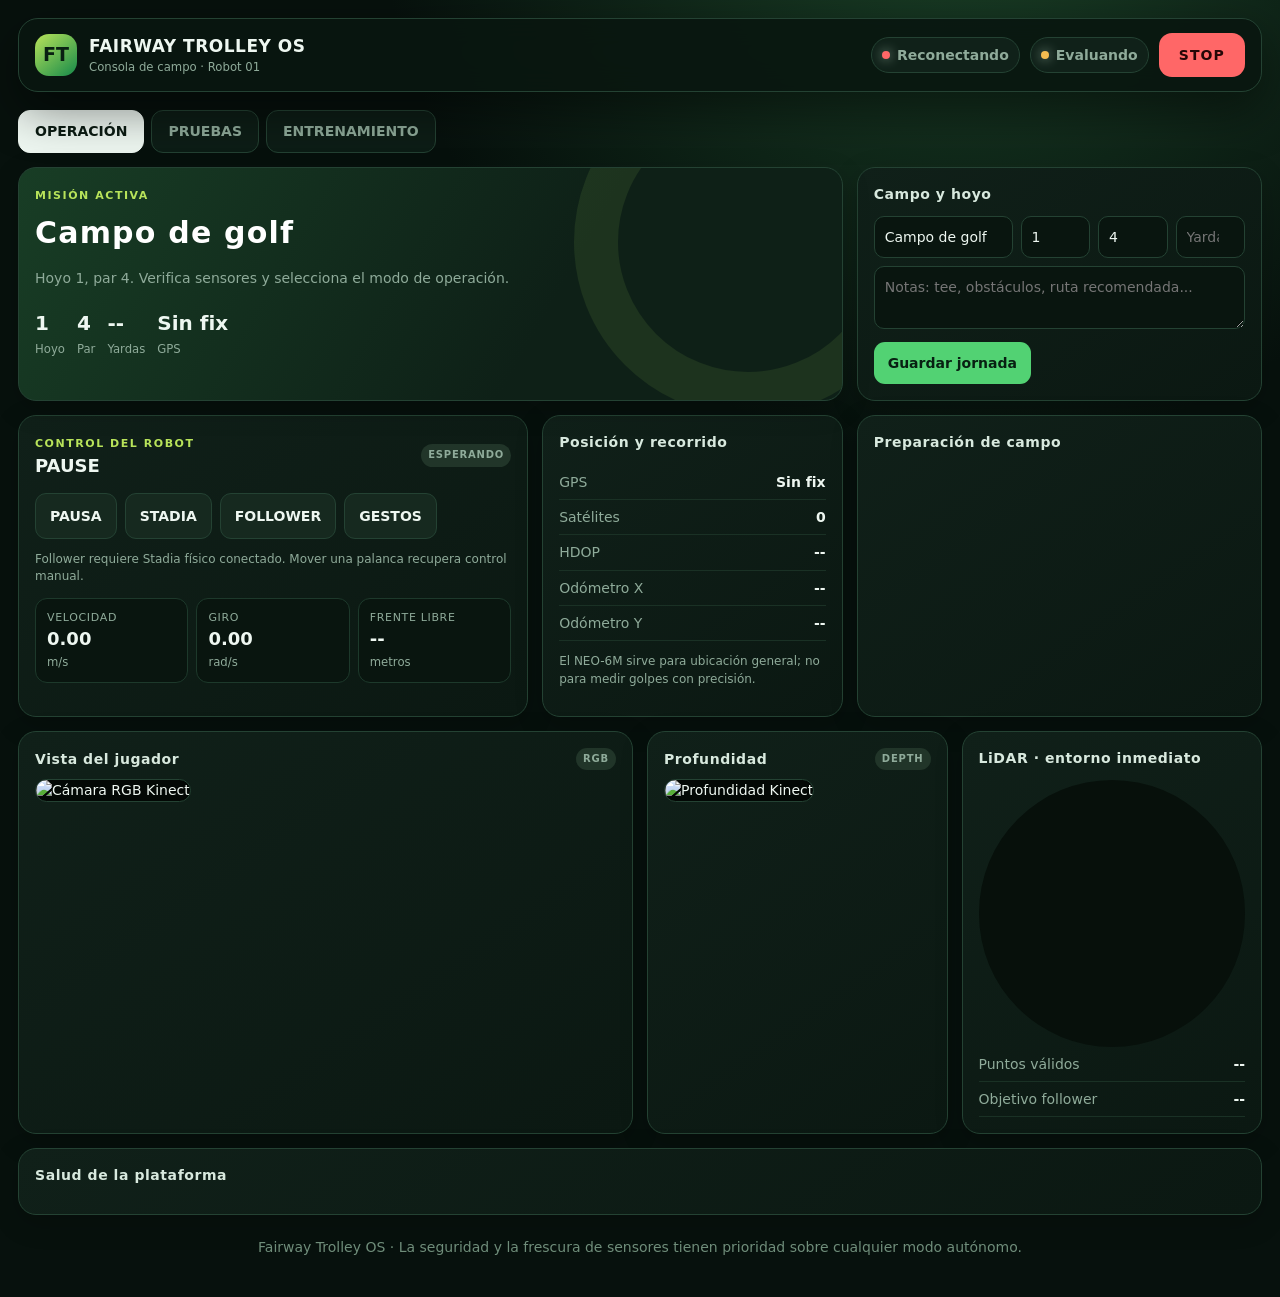
==== simulation_ws/src/robot_operator_web/static/index.html @ b492c718 "Establish AGO26 V15 baseline with Fairway operator UI" ====
<!doctype html>
<html lang="es">
<head>
<meta charset="utf-8">
<meta name="viewport" content="width=device-width,initial-scale=1,viewport-fit=cover">
<title>Fairway OS · Smart Trolley</title>
<style>
:root{--bg:#07110d;--surface:#0d1b15;--surface2:#12241b;--line:#244233;--text:#eef7f1;--muted:#8fab9a;--green:#52d273;--lime:#b8e35a;--amber:#f4bd50;--red:#ff6767;--blue:#61b7ff;--shadow:0 18px 50px #0007;--radius:18px}
*{box-sizing:border-box}body{margin:0;background:radial-gradient(circle at 75% -10%,#1b4228 0,transparent 34%),var(--bg);color:var(--text);font:14px/1.45 Inter,Segoe UI,system-ui,sans-serif;min-height:100vh}button,input,textarea{font:inherit}button{cursor:pointer}.shell{max-width:1600px;margin:auto;padding:18px}.topbar{display:flex;gap:18px;align-items:center;justify-content:space-between;padding:14px 16px;background:#091610e8;border:1px solid var(--line);border-radius:20px;position:sticky;top:8px;z-index:20;backdrop-filter:blur(14px);box-shadow:var(--shadow)}.brand{display:flex;align-items:center;gap:12px}.brandmark{width:42px;height:42px;border-radius:14px;background:linear-gradient(140deg,var(--lime),#168a4a);display:grid;place-items:center;color:#092012;font-weight:900;font-size:19px}.brand h1{font-size:17px;margin:0;letter-spacing:.03em}.brand small{display:block;color:var(--muted)}.safety{display:flex;align-items:center;gap:10px}.pill{display:inline-flex;align-items:center;gap:7px;padding:7px 10px;border:1px solid var(--line);border-radius:999px;background:#102119;color:var(--muted);white-space:nowrap}.dot{width:8px;height:8px;border-radius:50%;background:var(--red);box-shadow:0 0 12px currentColor}.dot.ok{background:var(--green)}.dot.warn{background:var(--amber)}.estop{border:0;border-radius:13px;padding:12px 20px;background:var(--red);color:#250606;font-weight:900;letter-spacing:.08em}.tabs{display:flex;gap:7px;margin:18px 0 14px;overflow:auto}.tab{border:1px solid var(--line);background:#0d1d16;color:var(--muted);padding:10px 16px;border-radius:12px;font-weight:700}.tab.active{background:var(--text);color:#0b1b12;border-color:var(--text)}.view{display:none}.view.active{display:block}.grid{display:grid;grid-template-columns:repeat(12,1fr);gap:14px}.card{background:linear-gradient(145deg,#102019,#0b1812);border:1px solid var(--line);border-radius:var(--radius);padding:16px;box-shadow:0 8px 28px #0003;min-width:0}.card h2{font-size:14px;margin:0 0 12px;color:#d8e9de;letter-spacing:.04em}.card h3{margin:0 0 6px;font-size:13px}.span3{grid-column:span 3}.span4{grid-column:span 4}.span5{grid-column:span 5}.span6{grid-column:span 6}.span7{grid-column:span 7}.span8{grid-column:span 8}.span12{grid-column:span 12}.hero{min-height:168px;background:linear-gradient(120deg,#183d25,#0e2017 64%);position:relative;overflow:hidden}.hero:after{content:"";position:absolute;width:260px;height:260px;border:44px solid #aeea5d18;border-radius:50%;right:-80px;top:-100px}.eyebrow{color:var(--lime);font-size:11px;font-weight:800;text-transform:uppercase;letter-spacing:.14em}.hero h2{font-size:30px;margin:7px 0 3px;color:white}.hero p{color:var(--muted);max-width:620px}.course-row{display:flex;gap:12px;flex-wrap:wrap;margin-top:20px}.course-stat strong{font-size:20px;display:block}.course-stat small{color:var(--muted)}.edit-grid{display:grid;grid-template-columns:2fr repeat(3,1fr);gap:8px}.input{width:100%;background:#09150f;border:1px solid var(--line);border-radius:10px;padding:10px;color:var(--text)}.btn{border:1px solid var(--line);background:#16291f;color:var(--text);border-radius:11px;padding:10px 13px;font-weight:700}.btn.primary{background:var(--green);color:#082012;border-color:transparent}.btn.warn{color:var(--amber)}.btn.danger{background:#321516;color:#ffb4b4;border-color:#6b292b}.btnrow{display:flex;gap:8px;flex-wrap:wrap}.mode{padding:12px 14px}.mode.active{outline:2px solid var(--green);background:#173523}.metric-grid{display:grid;grid-template-columns:repeat(3,1fr);gap:8px}.metric{padding:11px;background:#09150f;border:1px solid #1d392b;border-radius:12px}.metric label{display:block;color:var(--muted);font-size:11px;text-transform:uppercase;letter-spacing:.06em}.metric strong{font-size:18px}.metric small{display:block;color:var(--muted);margin-top:2px}.service-grid{display:grid;grid-template-columns:repeat(2,1fr);gap:8px}.service{display:flex;align-items:center;justify-content:space-between;padding:10px 11px;border:1px solid #1e3a2c;border-radius:11px;background:#09150f}.service span{display:flex;align-items:center;gap:8px}.service b{font-size:11px;color:var(--muted)}.camera{width:100%;aspect-ratio:4/3;object-fit:cover;border-radius:13px;background:#030805;border:1px solid var(--line)}.camera-tools{display:flex;justify-content:space-between;align-items:center;margin-bottom:9px}.tag{font-size:10px;font-weight:800;padding:4px 7px;border-radius:999px;text-transform:uppercase;letter-spacing:.08em;background:#213529;color:var(--muted)}.tag.ready{background:#153d26;color:#83eca0}.tag.experimental{background:#3a2c13;color:#ffd77e}.tag.hardware{background:#2d233d;color:#cdb2ff}.alert{padding:11px 12px;border-left:3px solid var(--amber);background:#251f11;border-radius:8px;margin:7px 0;color:#eddcae}.alert.ok{border-color:var(--green);background:#102719;color:#bceccb}.alert.danger{border-color:var(--red);background:#2b1415;color:#ffc0c0}.feature{padding:15px;border:1px solid var(--line);border-radius:15px;background:#0a1711}.feature p{color:var(--muted);min-height:42px}.feature ul{padding-left:18px;color:#b9cdbf}.feature-grid{display:grid;grid-template-columns:repeat(3,1fr);gap:12px}.range{width:100%;accent-color:var(--green)}.kv{display:grid;grid-template-columns:1fr auto;gap:7px;border-bottom:1px solid #1a3125;padding:7px 0}.kv span{color:var(--muted)}pre{margin:0;max-height:260px;overflow:auto;background:#050c08;border:1px solid var(--line);padding:12px;border-radius:12px;color:#a9d8b5;font:12px/1.5 Consolas,monospace}.lidar{display:block;width:100%;max-width:380px;aspect-ratio:1;margin:auto;background:#07100b;border-radius:50%}.notice{font-size:12px;color:var(--muted)}.status-banner{display:flex;align-items:center;justify-content:space-between;gap:12px}.status-banner strong{font-size:18px}.footer{color:#6f8d7a;text-align:center;padding:22px}.hidden{display:none!important}
@media(max-width:1050px){.span3,.span4{grid-column:span 6}.span5,.span6,.span7,.span8{grid-column:span 12}.feature-grid{grid-template-columns:1fr}.topbar{position:static}.safety .pill:nth-child(2){display:none}}
@media(max-width:650px){.shell{padding:9px}.topbar{align-items:flex-start}.brand small{display:none}.safety{flex-wrap:wrap;justify-content:flex-end}.span3,.span4,.span5,.span6,.span7,.span8,.span12{grid-column:span 12}.metric-grid{grid-template-columns:repeat(2,1fr)}.service-grid{grid-template-columns:1fr}.edit-grid{grid-template-columns:1fr 1fr}.edit-grid input:first-child{grid-column:span 2}.hero h2{font-size:24px}.estop{padding:11px 14px}.pill{font-size:11px}}
</style>
</head>
<body>
<div class="shell">
<header class="topbar">
  <div class="brand"><div class="brandmark">FT</div><div><h1>FAIRWAY TROLLEY OS</h1><small>Consola de campo · Robot 01</small></div></div>
  <div class="safety">
    <span class="pill"><i id="wsDot" class="dot"></i><b id="wsText">Conectando</b></span>
    <span class="pill"><i id="safeDot" class="dot warn"></i><b id="safeText">Evaluando</b></span>
    <button id="stop" class="estop">STOP</button>
  </div>
</header>
<nav class="tabs" aria-label="Áreas de trabajo">
  <button class="tab active" data-view="operation">OPERACIÓN</button>
  <button class="tab" data-view="tests">PRUEBAS</button>
  <button class="tab" data-view="training">ENTRENAMIENTO</button>
</nav>

<main id="operation" class="view active">
<div class="grid">
  <section class="card hero span8">
    <span class="eyebrow">Misión activa</span><h2 id="courseTitle">Campo de golf</h2>
    <p id="missionSummary">Configura el campo y el hoyo para iniciar la jornada.</p>
    <div class="course-row">
      <div class="course-stat"><strong id="holeView">--</strong><small>Hoyo</small></div>
      <div class="course-stat"><strong id="parView">--</strong><small>Par</small></div>
      <div class="course-stat"><strong id="yardsView">--</strong><small>Yardas</small></div>
      <div class="course-stat"><strong id="gpsView">Sin fix</strong><small>GPS</small></div>
    </div>
  </section>
  <section class="card span4">
    <h2>Campo y hoyo</h2>
    <div class="edit-grid">
      <input class="input" id="courseName" placeholder="Nombre del campo">
      <input class="input" id="hole" type="number" min="1" max="36" placeholder="Hoyo">
      <input class="input" id="par" type="number" min="3" max="6" placeholder="Par">
      <input class="input" id="yards" type="number" min="20" max="900" placeholder="Yardas">
    </div>
    <textarea class="input" id="courseNote" rows="2" placeholder="Notas: tee, obstáculos, ruta recomendada..." style="margin-top:8px"></textarea>
    <button class="btn primary" id="saveCourse" style="margin-top:8px">Guardar jornada</button>
  </section>

  <section class="card span5">
    <div class="status-banner"><div><span class="eyebrow">Control del robot</span><strong id="effectiveMode" style="display:block">PAUSE</strong></div><span id="modeReason" class="tag">esperando</span></div>
    <div class="btnrow" style="margin-top:14px">
      <button class="btn mode" data-mode="IDLE">PAUSA</button>
      <button class="btn mode" data-mode="STADIA">STADIA</button>
      <button class="btn mode" data-mode="FOLLOWER">FOLLOWER</button>
      <button class="btn mode" data-mode="GESTURE">GESTOS</button>
    </div>
    <p class="notice">Follower requiere Stadia físico conectado. Mover una palanca recupera control manual.</p>
    <div class="metric-grid">
      <div class="metric"><label>Velocidad</label><strong id="linCmd">0.00</strong><small>m/s</small></div>
      <div class="metric"><label>Giro</label><strong id="angCmd">0.00</strong><small>rad/s</small></div>
      <div class="metric"><label>Frente libre</label><strong id="frontMin">--</strong><small>metros</small></div>
    </div>
  </section>
  <section class="card span3">
    <h2>Posición y recorrido</h2>
    <div class="kv"><span>GPS</span><b id="gpsFix">Sin fix</b></div>
    <div class="kv"><span>Satélites</span><b id="gpsSats">0</b></div>
    <div class="kv"><span>HDOP</span><b id="gpsHdop">--</b></div>
    <div class="kv"><span>Odómetro X</span><b id="odomX">--</b></div>
    <div class="kv"><span>Odómetro Y</span><b id="odomY">--</b></div>
    <p class="notice">El NEO-6M sirve para ubicación general; no para medir golpes con precisión.</p>
  </section>
  <section class="card span4">
    <h2>Preparación de campo</h2>
    <div id="readinessAlerts"></div>
  </section>

  <section class="card span6">
    <div class="camera-tools"><h2 style="margin:0">Vista del jugador</h2><span id="rgbTag" class="tag">RGB</span></div>
    <img id="rgb" class="camera" src="/api/stream/rgb.mjpg" alt="Cámara RGB Kinect">
  </section>
  <section class="card span3">
    <div class="camera-tools"><h2 style="margin:0">Profundidad</h2><span id="depthTag" class="tag">Depth</span></div>
    <img id="depth" class="camera" src="/api/frame/depth.jpg" alt="Profundidad Kinect">
  </section>
  <section class="card span3">
    <h2>LiDAR · entorno inmediato</h2><canvas id="lidar" class="lidar" width="360" height="360"></canvas>
    <div class="kv"><span>Puntos válidos</span><b id="scanPoints">--</b></div>
    <div class="kv"><span>Objetivo follower</span><b id="targetDistance">--</b></div>
  </section>

  <section class="card span12">
    <h2>Salud de la plataforma</h2><div id="operationServices" class="service-grid"></div>
  </section>
</div>
</main>

<main id="tests" class="view">
<div class="grid">
  <section class="card span12"><div class="status-banner"><div><span class="eyebrow">Banco de pruebas</span><strong style="display:block">Diagnóstico por subsistema</strong></div><span class="tag experimental">Controles avanzados</span></div><p class="notice">Las pruebas de movimiento deben ejecutarse con confirmación física del estado del robot. STOP permanece disponible en todo momento.</p></section>
  <section class="card span4"><h2>Servicios y datos</h2><div id="testServices" class="service-grid"></div></section>
  <section class="card span4"><h2>Motores</h2><div class="metric-grid"><div class="metric"><label>PWM izquierda</label><strong id="lpwm">0</strong></div><div class="metric"><label>PWM derecha</label><strong id="rpwm">0</strong></div><div class="metric"><label>RPM izquierda</label><strong id="lrpm">0</strong></div><div class="metric"><label>RPM derecha</label><strong id="rrpm">0</strong></div><div class="metric"><label>Corriente izq.</label><strong id="lma">0</strong><small>A</small></div><div class="metric"><label>Corriente der.</label><strong id="rma">0</strong><small>A</small></div></div></section>
  <section class="card span4"><h2>Encoders y fusión</h2><pre id="encoderLog">Esperando conteos...</pre><div class="alert" id="encoderAssessment">Hall es la referencia primaria; optos son diagnóstico bajo potencia.</div></section>
  <section class="card span4"><h2>IMU / GPS</h2><div class="kv"><span>IMU</span><b id="imuStatus">--</b></div><div class="kv"><span>Yaw</span><b id="imuYaw">--</b></div><div class="kv"><span>Pitch</span><b id="imuPitch">--</b></div><div class="kv"><span>GPS serial</span><b id="gpsSerial">--</b></div><div class="kv"><span>Fix</span><b id="gpsFixTest">--</b></div></section>
  <section class="card span4"><h2>Límites Stadia</h2><label>Lineal <b id="linearMaxVal">0.20</b> m/s</label><input id="linearMax" class="range" type="range" min="0.10" max="0.40" step="0.01" value="0.20"><label>Angular <b id="angularMaxVal">0.40</b> rad/s</label><input id="angularMax" class="range" type="range" min="0.25" max="0.70" step="0.01" value="0.40"><button class="btn" id="applyLimits">Aplicar límites</button></section>
  <section class="card span4"><h2>Comando avanzado Arduino</h2><input id="rawInput" class="input" placeholder="Ej.: e (leer encoders)"><button class="btn warn" id="sendRaw" style="margin-top:8px">Enviar comando</button><p class="notice">Disponible solo para diagnóstico supervisado. No se ofrecen macros de movimiento en esta pantalla.</p></section>
  <section class="card span12"><h2>Telemetría reciente</h2><pre id="rawLog">Esperando telemetría...</pre></section>
</div>
</main>

<main id="training" class="view">
<div class="grid">
  <section class="card hero span12"><span class="eyebrow">Golf intelligence lab</span><h2>Entrenamiento asistido</h2><p>Una ruta gradual: primero postura y geometría con sensores existentes; después impacto, bola y vuelo con captura especializada.</p></section>
  <section class="card span12"><div class="feature-grid">
    <article class="feature"><span class="tag ready">Piloto con Kinect</span><h3>Análisis de postura y swing</h3><p>Esqueleto, alineación, estabilidad, plano aproximado y tempo general.</p><ul><li>Útil: address, backswing y finish</li><li>Limitación: 30 fps y oclusión del palo</li><li>No mide con fiabilidad impacto ni velocidad de cabeza</li></ul><button class="btn" disabled>Sesión de postura · próximamente</button></article>
    <article class="feature"><span class="tag experimental">Experimental</span><h3>Seguimiento de bola rodada</h3><p>Putting o rodadura corta con cámara dedicada y calibración del green.</p><ul><li>Coral puede acelerar detección entrenada</li><li>Kinect puede aportar plano/distancia cercana</li><li>Requiere contraste y cámara mejor ubicada</li></ul><button class="btn" disabled>Ball tracking · diseño</button></article>
    <article class="feature"><span class="tag hardware">Requiere hardware</span><h3>Vuelo y distancia del golpe</h3><p>La bola sale demasiado rápido y pequeña para Kinect, LiDAR 2D y NEO-6M.</p><ul><li>Cámara global shutter 120–240 fps mínimo</li><li>Ideal: estéreo, radar Doppler o launch monitor</li><li>RTK GNSS o láser para distancia final precisa</li></ul><button class="btn" disabled>Distance estimator · pendiente</button></article>
  </div></section>
  <section class="card span6"><h2>Capacidades de sensores instalados</h2><div id="sensorCapabilities"></div></section>
  <section class="card span6"><h2>Sesión futura</h2><div class="metric-grid"><div class="metric"><label>Jugador</label><strong>--</strong></div><div class="metric"><label>Palo</label><strong>--</strong></div><div class="metric"><label>Golpes</label><strong>0</strong></div></div><textarea class="input" rows="4" placeholder="Notas del entrenador..." style="margin-top:10px"></textarea><p class="notice">Esta sección ya define el flujo, pero no guarda métricas deportivas hasta incorporar y validar los nodos de análisis.</p></section>
</div>
</main>
<div class="footer">Fairway Trolley OS · La seguridad y la frescura de sensores tienen prioridad sobre cualquier modo autónomo.</div>
</div>
<script>
const $=id=>document.getElementById(id); let lastState={}; let ws;
const fmt=(v,n=2)=>v===null||v===undefined||Number.isNaN(Number(v))?'--':Number(v).toFixed(n);
const ageOk=(ages,key,max)=>ages&&ages[key]!==null&&ages[key]!==undefined&&ages[key]<=max;
const post=async(url,data={})=>{const r=await fetch(url,{method:'POST',headers:{'Content-Type':'application/json'},body:JSON.stringify(data)});const body=await r.json().catch(()=>({}));if(!r.ok)throw new Error(body.detail||r.statusText);return body};
function tabs(){document.querySelectorAll('.tab').forEach(b=>b.onclick=()=>{document.querySelectorAll('.tab,.view').forEach(x=>x.classList.remove('active'));b.classList.add('active');$(b.dataset.view).classList.add('active')})}
function course(load=true){let d={name:'Campo de golf',hole:'1',par:'4',yards:'',note:''};if(load){try{d={...d,...JSON.parse(localStorage.getItem('fairwayCourse')||'{}')}}catch(e){}}else{d={name:$('courseName').value||'Campo de golf',hole:$('hole').value||'1',par:$('par').value||'4',yards:$('yards').value,note:$('courseNote').value};localStorage.setItem('fairwayCourse',JSON.stringify(d))} $('courseName').value=d.name;$('hole').value=d.hole;$('par').value=d.par;$('yards').value=d.yards;$('courseNote').value=d.note;$('courseTitle').textContent=d.name;$('holeView').textContent=d.hole;$('parView').textContent=d.par;$('yardsView').textContent=d.yards||'--';$('missionSummary').textContent=d.note||`Hoyo ${d.hole}, par ${d.par}. Verifica sensores y selecciona el modo de operación.`}
function service(name,ok,detail,warn=false){return `<div class="service"><span><i class="dot ${ok?'ok':warn?'warn':''}"></i>${name}</span><b>${detail}</b></div>`}
function services(s){const a=s.ages||{},f=s.follower_state||{},g=s.gps_status||{},st=s.stadia_state||{};const list=[['Arduino',ageOk(a,'motor_status',2),ageOk(a,'motor_status',2)?'ONLINE':'SIN DATOS'],['LiDAR',ageOk(a,'scan',1),ageOk(a,'scan',1)?`${s.scan?.valid_count||0} pts`:'STALE'],['Kinect RGB',s.camera?.rgb_ready&&Number(s.camera.rgb_age)<1,s.camera?.rgb_ready?`${fmt(s.camera.rgb_age,1)} s`:'OFF'],['Kinect Depth',s.camera?.depth_ready&&Number(s.camera.depth_age)<1.5,s.camera?.depth_ready?`${fmt(s.camera.depth_age,1)} s`:'OFF'],['Follower',ageOk(a,'follower_state',2),f.enabled?'ACTIVO':'LISTO'],['Stadia',st.stadia==='connected',st.stadia==='connected'?(st.mode||'conectado'):'DESCONECTADO'],['GPS serial',ageOk(a,'gps_status',3),g.fix?`${g.sats||0} sat / FIX`:'SIN FIX'],['Odometría',ageOk(a,'odom',1),ageOk(a,'odom',1)?'FRESCA':'STALE'],['Coral TPU',f.coral_status==='active',f.coral_status||'sin estado']];const html=list.map(x=>service(x[0],x[1],x[2],x[0]==='GPS serial'&&x[1])).join('');$('operationServices').innerHTML=html;$('testServices').innerHTML=html}
function readiness(s){const a=s.ages||{},g=s.gps_status||{},st=s.stadia_state||{},f=s.follower_state||{},items=[];items.push([ageOk(a,'motor_status',2),'Control Arduino y motores']);items.push([ageOk(a,'scan',1),'LiDAR anticolisión']);items.push([s.camera?.rgb_ready&&Number(s.camera.rgb_age)<1,'Cámara RGB']);items.push([st.stadia==='connected','Stadia de seguridad']);items.push([!!g.fix,`GPS fix (${g.sats||0} satélites)`]);items.push([f.person_track_fresh!==false,'Pista de persona']);$('readinessAlerts').innerHTML=items.map(([ok,t])=>`<div class="alert ${ok?'ok':''}">${ok?'✓':'!'} ${t}</div>`).join('');const critical=items.slice(0,4).every(x=>x[0]);$('safeDot').className='dot '+(critical?'ok':'warn');$('safeText').textContent=critical?'Plataforma lista':'Revisión requerida'}
function drawLidar(scan={}){const c=$('lidar'),x=c.getContext('2d'),w=c.width,h=c.height,r=w*.43;x.clearRect(0,0,w,h);x.strokeStyle='#1d3c2b';x.lineWidth=1;[.25,.5,.75,1].forEach(k=>{x.beginPath();x.arc(w/2,h/2,r*k,0,Math.PI*2);x.stroke()});x.strokeStyle='#315d43';x.beginPath();x.moveTo(w/2,12);x.lineTo(w/2,h-12);x.moveTo(12,h/2);x.lineTo(w-12,h/2);x.stroke();x.fillStyle='#5ae17b';(scan.points||[]).forEach(p=>{const a=p[0],d=Math.min(5,p[1]),rr=d/5*r;x.fillRect(w/2+Math.sin(a)*rr-1,h/2-Math.cos(a)*rr-1,3,3)});x.fillStyle='#b8e35a';x.beginPath();x.moveTo(w/2,h/2-10);x.lineTo(w/2-6,h/2+7);x.lineTo(w/2+6,h/2+7);x.fill()}
function rawImu(lines=[]){const imu=[...lines].reverse().find(v=>String(v).startsWith('I '));if(!imu){$('imuStatus').textContent='Sin datos';return}const vals=Object.fromEntries(String(imu).split(' ').slice(1).filter(x=>x.includes('=')).map(x=>x.split('=')));$('imuStatus').textContent=vals.ready==='1'?'READY':'ERROR';$('imuYaw').textContent=vals.yaw?`${vals.yaw}°`:'--';$('imuPitch').textContent=vals.pitch?`${vals.pitch}°`:'--'}
function render(s){lastState=s;const m=s.motor_status||{},g=s.gps_status||{},f=s.follower_state||{},field=s.field_state||{},odom=s.odom||{},scan=s.scan||{},ages=s.ages||{};$('effectiveMode').textContent=field.effective_mode||s.robot_mode||'PAUSE';$('modeReason').textContent=field.reason||'--';document.querySelectorAll('.mode').forEach(b=>b.classList.toggle('active',(b.dataset.mode==='FOLLOWER'?'FOLLOW':b.dataset.mode==='IDLE'?'PAUSE':b.dataset.mode)===(field.effective_mode||'')));$('linCmd').textContent=fmt(s.cmd_vel?.linear);$('angCmd').textContent=fmt(s.cmd_vel?.angular);$('frontMin').textContent=fmt(scan.front_min);$('gpsFix').textContent=g.fix?'FIX':'Sin fix';$('gpsFixTest').textContent=g.fix?'FIX':'Sin fix';$('gpsSats').textContent=g.sats??0;$('gpsHdop').textContent=fmt(g.hdop,1);$('gpsSerial').textContent=ageOk(ages,'gps_status',3)?'ONLINE':'STALE';$('gpsView').textContent=g.fix?`${g.sats||0} sats`:'Sin fix';$('odomX').textContent=`${fmt(odom.x)} m`;$('odomY').textContent=`${fmt(odom.y)} m`;$('lpwm').textContent=m.Lpwm??0;$('rpwm').textContent=m.Rpwm??0;$('lrpm').textContent=m.Lrpm??0;$('rrpm').textContent=m.Rrpm??0;$('lma').textContent=fmt(m.LmA);$('rma').textContent=fmt(m.RmA);$('encoderLog').textContent=s.encoder_counts||'Esperando conteos...';$('scanPoints').textContent=scan.valid_count??'--';$('targetDistance').textContent=f.target_dist===null||f.target_dist===undefined?'--':`${fmt(f.target_dist)} m`;$('rgbTag').textContent=s.camera?.rgb_ready?`${fmt(s.camera.rgb_age,1)} s`:'OFF';$('rgbTag').className='tag '+(s.camera?.rgb_ready&&Number(s.camera.rgb_age)<1?'ready':'');$('depthTag').textContent=s.camera?.depth_ready?`${fmt(s.camera.depth_age,1)} s`:'OFF';$('depthTag').className='tag '+(s.camera?.depth_ready&&Number(s.camera.depth_age)<1.5?'ready':'');$('rawLog').textContent=(s.raw_rx||[]).slice(-40).join('\n');rawImu(s.raw_rx);services(s);readiness(s);drawLidar(scan);$('depth').src='/api/frame/depth.jpg?t='+Date.now()}
function connect(){ws=new WebSocket(`${location.protocol==='https:'?'wss':'ws'}://${location.host}/ws`);ws.onopen=()=>{$('wsDot').className='dot ok';$('wsText').textContent='Robot online'};ws.onmessage=e=>{try{render(JSON.parse(e.data))}catch(err){}};ws.onclose=()=>{$('wsDot').className='dot';$('wsText').textContent='Reconectando';setTimeout(connect,1800)};ws.onerror=()=>ws.close()}
function capabilities(){const rows=[['Kinect RGB-D','Persona, postura, gesto, profundidad cercana'],['LiDAR 2D','Obstáculos, distancia y asociación corporal'],['MPU9250','Orientación y estabilidad del robot'],['Hall + optos','Velocidad, odometría y diagnóstico redundante'],['NEO-6M GPS','Ubicación general del trolley en campo abierto'],['Coral TPU','Inferencia de modelos entrenados en el borde']];$('sensorCapabilities').innerHTML=rows.map(r=>`<div class="kv"><span>${r[0]}</span><b style="max-width:65%;text-align:right">${r[1]}</b></div>`).join('')}
document.querySelectorAll('[data-mode]').forEach(b=>b.onclick=async()=>{try{await post('/api/mode',{mode:b.dataset.mode})}catch(e){alert(e.message)}});$('stop').onclick=async()=>{try{await post('/api/stop')}catch(e){alert(e.message)}};$('saveCourse').onclick=()=>course(false);$('linearMax').oninput=e=>$('linearMaxVal').textContent=Number(e.target.value).toFixed(2);$('angularMax').oninput=e=>$('angularMaxVal').textContent=Number(e.target.value).toFixed(2);$('applyLimits').onclick=async()=>{try{await post('/api/stadia/speed_limits',{linear:Number($('linearMax').value),angular:Number($('angularMax').value)});alert('Límites enviados')}catch(e){alert(e.message)}};$('sendRaw').onclick=async()=>{const command=$('rawInput').value.trim();if(!command)return;try{await post('/api/raw_command',{command});$('rawInput').value=''}catch(e){alert(e.message)}};
tabs();course(true);capabilities();connect();
</script>
</body></html>
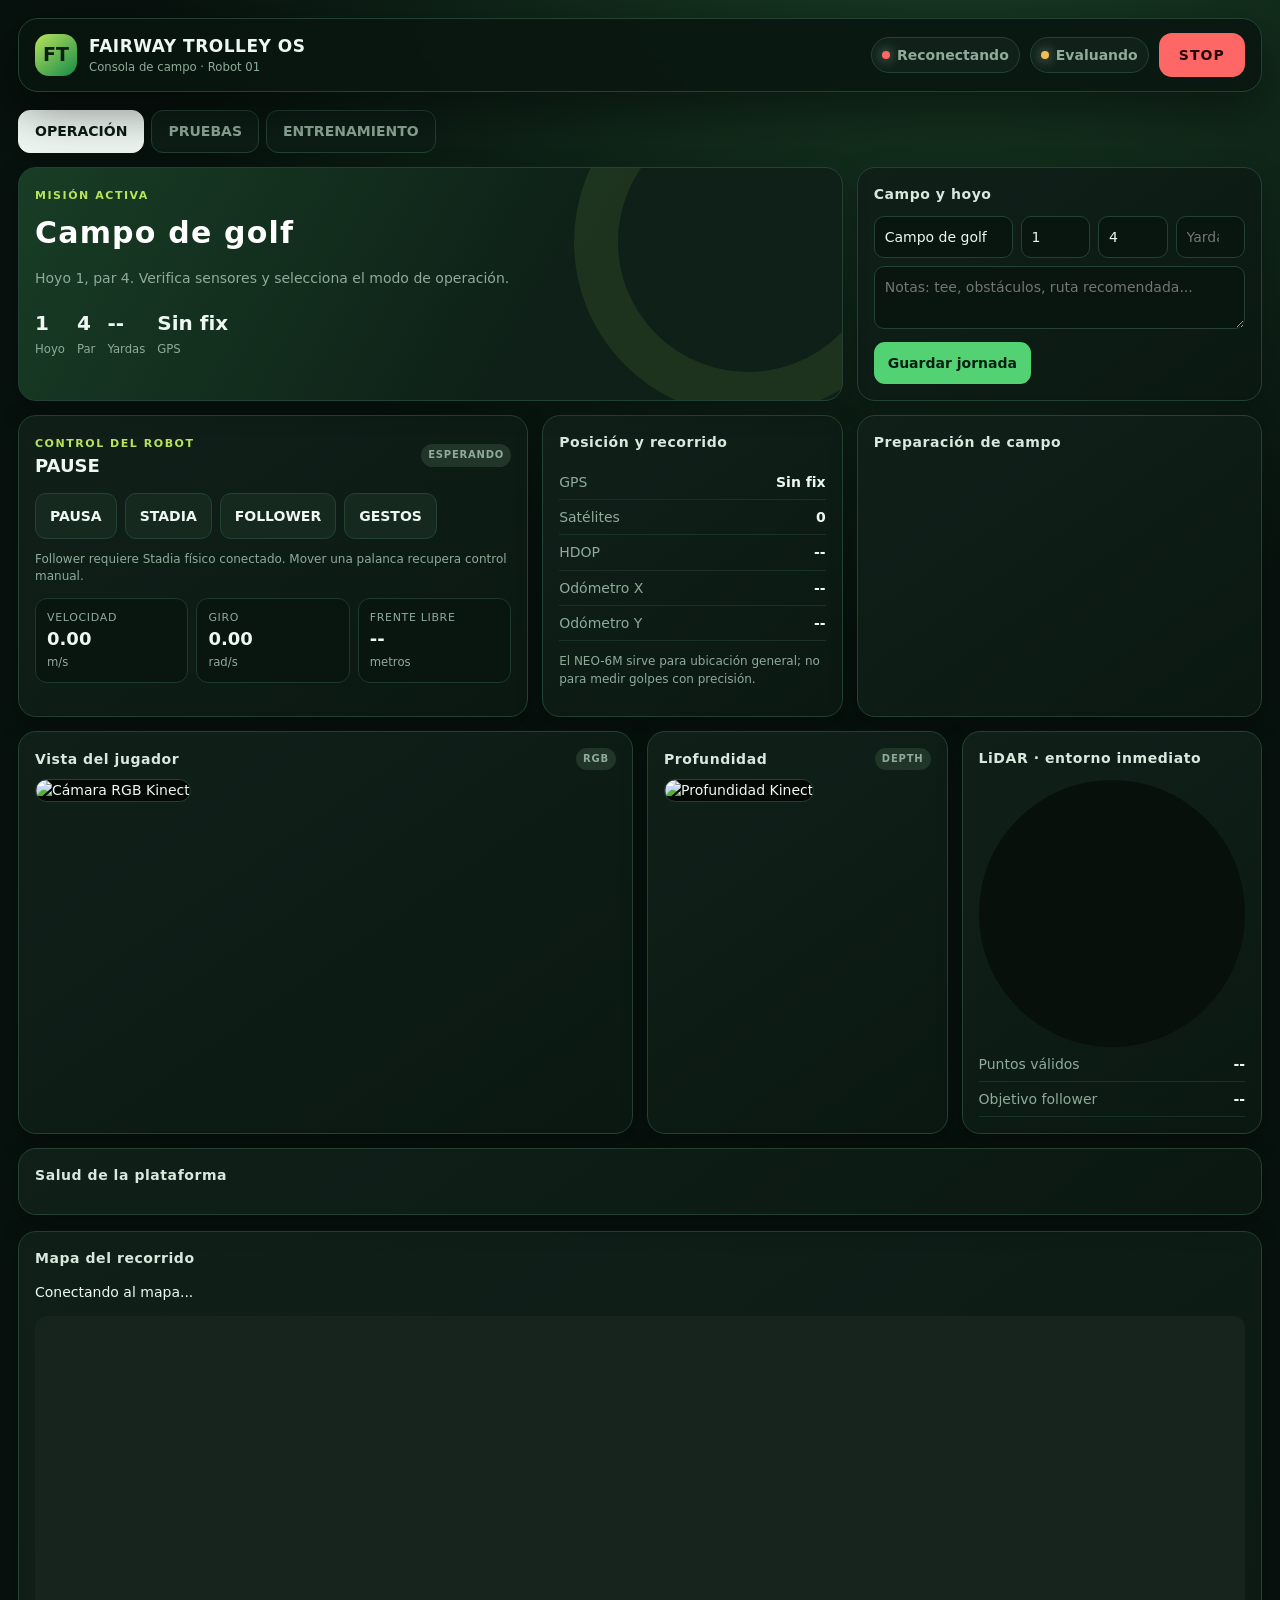
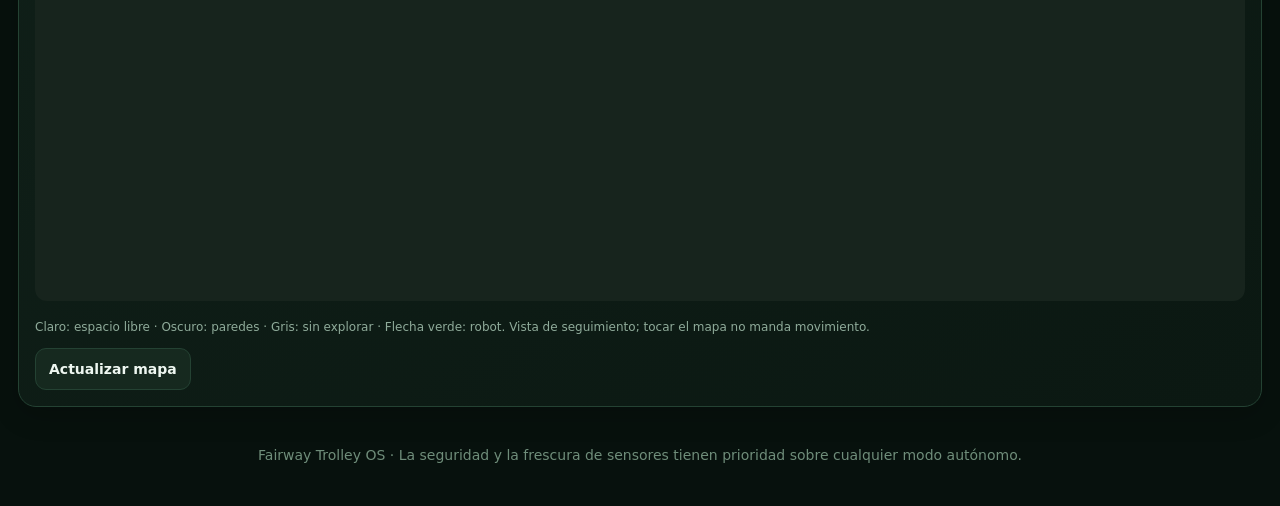
==== commit 89e985c8: "Back up SLAM maps, HA dashboard, Kinect training and smooth Stadia control" ====
--- a/simulation_ws/src/robot_operator_web/static/index.html
+++ b/simulation_ws/src/robot_operator_web/static/index.html
@@ -9,6 +9,7 @@
 *{box-sizing:border-box}body{margin:0;background:radial-gradient(circle at 75% -10%,#1b4228 0,transparent 34%),var(--bg);color:var(--text);font:14px/1.45 Inter,Segoe UI,system-ui,sans-serif;min-height:100vh}button,input,textarea{font:inherit}button{cursor:pointer}.shell{max-width:1600px;margin:auto;padding:18px}.topbar{display:flex;gap:18px;align-items:center;justify-content:space-between;padding:14px 16px;background:#091610e8;border:1px solid var(--line);border-radius:20px;position:sticky;top:8px;z-index:20;backdrop-filter:blur(14px);box-shadow:var(--shadow)}.brand{display:flex;align-items:center;gap:12px}.brandmark{width:42px;height:42px;border-radius:14px;background:linear-gradient(140deg,var(--lime),#168a4a);display:grid;place-items:center;color:#092012;font-weight:900;font-size:19px}.brand h1{font-size:17px;margin:0;letter-spacing:.03em}.brand small{display:block;color:var(--muted)}.safety{display:flex;align-items:center;gap:10px}.pill{display:inline-flex;align-items:center;gap:7px;padding:7px 10px;border:1px solid var(--line);border-radius:999px;background:#102119;color:var(--muted);white-space:nowrap}.dot{width:8px;height:8px;border-radius:50%;background:var(--red);box-shadow:0 0 12px currentColor}.dot.ok{background:var(--green)}.dot.warn{background:var(--amber)}.estop{border:0;border-radius:13px;padding:12px 20px;background:var(--red);color:#250606;font-weight:900;letter-spacing:.08em}.tabs{display:flex;gap:7px;margin:18px 0 14px;overflow:auto}.tab{border:1px solid var(--line);background:#0d1d16;color:var(--muted);padding:10px 16px;border-radius:12px;font-weight:700}.tab.active{background:var(--text);color:#0b1b12;border-color:var(--text)}.view{display:none}.view.active{display:block}.grid{display:grid;grid-template-columns:repeat(12,1fr);gap:14px}.card{background:linear-gradient(145deg,#102019,#0b1812);border:1px solid var(--line);border-radius:var(--radius);padding:16px;box-shadow:0 8px 28px #0003;min-width:0}.card h2{font-size:14px;margin:0 0 12px;color:#d8e9de;letter-spacing:.04em}.card h3{margin:0 0 6px;font-size:13px}.span3{grid-column:span 3}.span4{grid-column:span 4}.span5{grid-column:span 5}.span6{grid-column:span 6}.span7{grid-column:span 7}.span8{grid-column:span 8}.span12{grid-column:span 12}.hero{min-height:168px;background:linear-gradient(120deg,#183d25,#0e2017 64%);position:relative;overflow:hidden}.hero:after{content:"";position:absolute;width:260px;height:260px;border:44px solid #aeea5d18;border-radius:50%;right:-80px;top:-100px}.eyebrow{color:var(--lime);font-size:11px;font-weight:800;text-transform:uppercase;letter-spacing:.14em}.hero h2{font-size:30px;margin:7px 0 3px;color:white}.hero p{color:var(--muted);max-width:620px}.course-row{display:flex;gap:12px;flex-wrap:wrap;margin-top:20px}.course-stat strong{font-size:20px;display:block}.course-stat small{color:var(--muted)}.edit-grid{display:grid;grid-template-columns:2fr repeat(3,1fr);gap:8px}.input{width:100%;background:#09150f;border:1px solid var(--line);border-radius:10px;padding:10px;color:var(--text)}.btn{border:1px solid var(--line);background:#16291f;color:var(--text);border-radius:11px;padding:10px 13px;font-weight:700}.btn.primary{background:var(--green);color:#082012;border-color:transparent}.btn.warn{color:var(--amber)}.btn.danger{background:#321516;color:#ffb4b4;border-color:#6b292b}.btnrow{display:flex;gap:8px;flex-wrap:wrap}.mode{padding:12px 14px}.mode.active{outline:2px solid var(--green);background:#173523}.metric-grid{display:grid;grid-template-columns:repeat(3,1fr);gap:8px}.metric{padding:11px;background:#09150f;border:1px solid #1d392b;border-radius:12px}.metric label{display:block;color:var(--muted);font-size:11px;text-transform:uppercase;letter-spacing:.06em}.metric strong{font-size:18px}.metric small{display:block;color:var(--muted);margin-top:2px}.service-grid{display:grid;grid-template-columns:repeat(2,1fr);gap:8px}.service{display:flex;align-items:center;justify-content:space-between;padding:10px 11px;border:1px solid #1e3a2c;border-radius:11px;background:#09150f}.service span{display:flex;align-items:center;gap:8px}.service b{font-size:11px;color:var(--muted)}.camera{width:100%;aspect-ratio:4/3;object-fit:cover;border-radius:13px;background:#030805;border:1px solid var(--line)}.camera-tools{display:flex;justify-content:space-between;align-items:center;margin-bottom:9px}.tag{font-size:10px;font-weight:800;padding:4px 7px;border-radius:999px;text-transform:uppercase;letter-spacing:.08em;background:#213529;color:var(--muted)}.tag.ready{background:#153d26;color:#83eca0}.tag.experimental{background:#3a2c13;color:#ffd77e}.tag.hardware{background:#2d233d;color:#cdb2ff}.alert{padding:11px 12px;border-left:3px solid var(--amber);background:#251f11;border-radius:8px;margin:7px 0;color:#eddcae}.alert.ok{border-color:var(--green);background:#102719;color:#bceccb}.alert.danger{border-color:var(--red);background:#2b1415;color:#ffc0c0}.feature{padding:15px;border:1px solid var(--line);border-radius:15px;background:#0a1711}.feature p{color:var(--muted);min-height:42px}.feature ul{padding-left:18px;color:#b9cdbf}.feature-grid{display:grid;grid-template-columns:repeat(3,1fr);gap:12px}.range{width:100%;accent-color:var(--green)}.kv{display:grid;grid-template-columns:1fr auto;gap:7px;border-bottom:1px solid #1a3125;padding:7px 0}.kv span{color:var(--muted)}pre{margin:0;max-height:260px;overflow:auto;background:#050c08;border:1px solid var(--line);padding:12px;border-radius:12px;color:#a9d8b5;font:12px/1.5 Consolas,monospace}.lidar{display:block;width:100%;max-width:380px;aspect-ratio:1;margin:auto;background:#07100b;border-radius:50%}.notice{font-size:12px;color:var(--muted)}.status-banner{display:flex;align-items:center;justify-content:space-between;gap:12px}.status-banner strong{font-size:18px}.footer{color:#6f8d7a;text-align:center;padding:22px}.hidden{display:none!important}
 @media(max-width:1050px){.span3,.span4{grid-column:span 6}.span5,.span6,.span7,.span8{grid-column:span 12}.feature-grid{grid-template-columns:1fr}.topbar{position:static}.safety .pill:nth-child(2){display:none}}
 @media(max-width:650px){.shell{padding:9px}.topbar{align-items:flex-start}.brand small{display:none}.safety{flex-wrap:wrap;justify-content:flex-end}.span3,.span4,.span5,.span6,.span7,.span8,.span12{grid-column:span 12}.metric-grid{grid-template-columns:repeat(2,1fr)}.service-grid{grid-template-columns:1fr}.edit-grid{grid-template-columns:1fr 1fr}.edit-grid input:first-child{grid-column:span 2}.hero h2{font-size:24px}.estop{padding:11px 14px}.pill{font-size:11px}}
+.joystick{width:220px;height:220px;border-radius:50%;margin:12px auto;position:relative;touch-action:none;background:radial-gradient(circle,#173523 0 18%,#0a1711 19% 62%,#1d392b 63% 64%,#09150f 65%);border:1px solid var(--line)}.stick{position:absolute;width:70px;height:70px;border-radius:50%;left:75px;top:75px;background:linear-gradient(145deg,var(--lime),#349558);box-shadow:0 8px 22px #0008;pointer-events:none}.deadman{display:flex;gap:8px;align-items:center;justify-content:center;color:var(--amber);font-weight:700}
 </style>
 </head>
 <body>
@@ -100,6 +101,14 @@
 </div>
 </main>
 
+<section id="slamMapSection" class="card" style="margin:16px 0">
+  <h2>Mapa del recorrido</h2>
+  <p id="mapStatus" role="status">Conectando al mapa...</p>
+  <canvas id="slamMap" width="900" height="520" style="width:100%;max-height:65vh;background:#17241d;border-radius:12px" aria-label="Mapa SLAM y posicion del robot"></canvas>
+  <p class="notice">Claro: espacio libre · Oscuro: paredes · Gris: sin explorar · Flecha verde: robot. Vista de seguimiento; tocar el mapa no manda movimiento.</p>
+  <button class="btn" id="mapRefresh">Actualizar mapa</button>
+</section>
+<script src="/static/slam-map.js" defer></script>
 <main id="tests" class="view">
 <div class="grid">
   <section class="card span12"><div class="status-banner"><div><span class="eyebrow">Banco de pruebas</span><strong style="display:block">Diagnóstico por subsistema</strong></div><span class="tag experimental">Controles avanzados</span></div><p class="notice">Las pruebas de movimiento deben ejecutarse con confirmación física del estado del robot. STOP permanece disponible en todo momento.</p></section>
@@ -107,22 +116,42 @@
   <section class="card span4"><h2>Motores</h2><div class="metric-grid"><div class="metric"><label>PWM izquierda</label><strong id="lpwm">0</strong></div><div class="metric"><label>PWM derecha</label><strong id="rpwm">0</strong></div><div class="metric"><label>RPM izquierda</label><strong id="lrpm">0</strong></div><div class="metric"><label>RPM derecha</label><strong id="rrpm">0</strong></div><div class="metric"><label>Corriente izq.</label><strong id="lma">0</strong><small>A</small></div><div class="metric"><label>Corriente der.</label><strong id="rma">0</strong><small>A</small></div></div></section>
   <section class="card span4"><h2>Encoders y fusión</h2><pre id="encoderLog">Esperando conteos...</pre><div class="alert" id="encoderAssessment">Hall es la referencia primaria; optos son diagnóstico bajo potencia.</div></section>
   <section class="card span4"><h2>IMU / GPS</h2><div class="kv"><span>IMU</span><b id="imuStatus">--</b></div><div class="kv"><span>Yaw</span><b id="imuYaw">--</b></div><div class="kv"><span>Pitch</span><b id="imuPitch">--</b></div><div class="kv"><span>GPS serial</span><b id="gpsSerial">--</b></div><div class="kv"><span>Fix</span><b id="gpsFixTest">--</b></div></section>
-  <section class="card span4"><h2>Límites Stadia</h2><label>Lineal <b id="linearMaxVal">0.20</b> m/s</label><input id="linearMax" class="range" type="range" min="0.10" max="0.40" step="0.01" value="0.20"><label>Angular <b id="angularMaxVal">0.40</b> rad/s</label><input id="angularMax" class="range" type="range" min="0.25" max="0.70" step="0.01" value="0.40"><button class="btn" id="applyLimits">Aplicar límites</button></section>
+  <section class="card span4"><h2>Límites Stadia y palanca</h2><label>Lineal <b id="linearMaxVal">0.40</b> m/s</label><input id="linearMax" class="range" type="range" min="0.10" max="0.40" step="0.01" value="0.40"><label>Angular <b id="angularMaxVal">0.70</b> rad/s</label><input id="angularMax" class="range" type="range" min="0.25" max="0.70" step="0.01" value="0.70"><button class="btn" id="applyLimits">Aplicar límites</button><p class="notice">Replica Stadia: deadzone 0.12/0.15, angular cuadrática, suavizado 0.35 y 20 Hz.</p></section>
   <section class="card span4"><h2>Comando avanzado Arduino</h2><input id="rawInput" class="input" placeholder="Ej.: e (leer encoders)"><button class="btn warn" id="sendRaw" style="margin-top:8px">Enviar comando</button><p class="notice">Disponible solo para diagnóstico supervisado. No se ofrecen macros de movimiento en esta pantalla.</p></section>
+  <section class="card span6"><h2>Palanca virtual · modo prueba</h2><div id="joystick" class="joystick"><div id="stick" class="stick"></div></div><div class="deadman"><span id="joyState">SUELTA · PWM CERO</span></div><div class="metric-grid"><div class="metric"><label>Lineal</label><strong id="joyLin">0.00</strong></div><div class="metric"><label>Angular</label><strong id="joyAng">0.00</strong></div><div class="metric"><label>Modo</label><strong>STADIA WEB</strong></div></div><p class="notice">Mantén presionada la palanca para mover. Al soltar, perder foco o perder comunicación se envía cero y el mux expira en 0.35 s.</p></section>
+  <section class="card span6"><h2>Captura Kinect</h2><img class="camera" src="/api/stream/rgb.mjpg" alt="Kinect para captura"><div class="btnrow" style="margin-top:10px"><button class="btn" id="takePhoto">Tomar foto</button><button class="btn danger" id="videoToggle">Iniciar video</button></div><div id="mediaResult" class="alert">Archivos guardados en ~/robot_media</div></section>
   <section class="card span12"><h2>Telemetría reciente</h2><pre id="rawLog">Esperando telemetría...</pre></section>
 </div>
 </main>
 
 <main id="training" class="view">
+<section class="card" style="margin:16px 0">
+<h2>Videos de swing · Kinect y telefono</h2>
+<p>Graba hasta 30 segundos con Kinect o carga un video del telefono (maximo 300 MB). Analisis corporal en vivo: usa los controles de postura de esta seccion.</p>
+<input id="swingFile" type="file" accept="video/mp4,video/quicktime,video/webm,.m4v">
+<button class="btn" id="uploadSwing">Cargar video</button>
+<button class="btn" id="recordSwingVideo">Grabar Kinect</button>
+<button class="btn" id="finishSwingVideo">Guardar Kinect</button>
+<p id="trainingMessage" role="status">Selecciona un video para revisar.</p>
+<select id="videoLibrary" aria-label="Videos guardados"><option value="">Videos guardados</option></select>
+<video id="swingPlayer" controls playsinline preload="metadata" style="width:100%;max-height:65vh;background:#101010"></video>
+<div class="btnrow"><label>Reproduccion <select id="swingRate"><option value="1">1x</option><option value="0.5">0.5x</option><option value="0.25">0.25x</option><option value="0.1">0.1x</option></select></label>
+<label>FPS del archivo <input id="swingFps" type="number" min="1" max="1000" value="30" style="width:70px"></label>
+<button class="btn" id="prevFrame">Anterior</button><button class="btn" id="nextFrame">Siguiente</button>
+<button class="btn" id="markTop">Marcar cima</button><button class="btn" id="markImpact">Marcar impacto</button><button class="btn" id="exportMarks">Exportar marcas</button></div>
+<p id="swingMarks">Marcas manuales sobre el tiempo del archivo.</p>
+<p class="notice">El paso por fotogramas es aproximado para videos de tasa variable. Un video exportado en camara lenta ya tiene el tiempo dilatado: no representa automaticamente la duracion real del swing. La revision de videos del telefono es manual; no calcula velocidad de bola ni del palo.</p>
+</section>
+<script src="/static/training-video.js" defer></script>
 <div class="grid">
   <section class="card hero span12"><span class="eyebrow">Golf intelligence lab</span><h2>Entrenamiento asistido</h2><p>Una ruta gradual: primero postura y geometría con sensores existentes; después impacto, bola y vuelo con captura especializada.</p></section>
   <section class="card span12"><div class="feature-grid">
-    <article class="feature"><span class="tag ready">Piloto con Kinect</span><h3>Análisis de postura y swing</h3><p>Esqueleto, alineación, estabilidad, plano aproximado y tempo general.</p><ul><li>Útil: address, backswing y finish</li><li>Limitación: 30 fps y oclusión del palo</li><li>No mide con fiabilidad impacto ni velocidad de cabeza</li></ul><button class="btn" disabled>Sesión de postura · próximamente</button></article>
+    <article class="feature"><span class="tag ready">Piloto con Kinect</span><h3>Análisis de postura y swing</h3><p>Pose corporal, alineación, estabilidad y tempo general.</p><ul><li>Útil: address, backswing y finish</li><li>Limitación: análisis corporal 2D a 10 fps</li><li>No mide impacto ni velocidad real del palo</li></ul><div class="btnrow"><button class="btn primary" id="swingStart">Grabar swing</button><button class="btn" id="swingStop">Finalizar</button><button class="btn" id="swingReset">Reiniciar</button></div></article>
     <article class="feature"><span class="tag experimental">Experimental</span><h3>Seguimiento de bola rodada</h3><p>Putting o rodadura corta con cámara dedicada y calibración del green.</p><ul><li>Coral puede acelerar detección entrenada</li><li>Kinect puede aportar plano/distancia cercana</li><li>Requiere contraste y cámara mejor ubicada</li></ul><button class="btn" disabled>Ball tracking · diseño</button></article>
     <article class="feature"><span class="tag hardware">Requiere hardware</span><h3>Vuelo y distancia del golpe</h3><p>La bola sale demasiado rápido y pequeña para Kinect, LiDAR 2D y NEO-6M.</p><ul><li>Cámara global shutter 120–240 fps mínimo</li><li>Ideal: estéreo, radar Doppler o launch monitor</li><li>RTK GNSS o láser para distancia final precisa</li></ul><button class="btn" disabled>Distance estimator · pendiente</button></article>
   </div></section>
   <section class="card span6"><h2>Capacidades de sensores instalados</h2><div id="sensorCapabilities"></div></section>
-  <section class="card span6"><h2>Sesión futura</h2><div class="metric-grid"><div class="metric"><label>Jugador</label><strong>--</strong></div><div class="metric"><label>Palo</label><strong>--</strong></div><div class="metric"><label>Golpes</label><strong>0</strong></div></div><textarea class="input" rows="4" placeholder="Notas del entrenador..." style="margin-top:10px"></textarea><p class="notice">Esta sección ya define el flujo, pero no guarda métricas deportivas hasta incorporar y validar los nodos de análisis.</p></section>
+  <section class="card span6"><h2>Sesión de swing</h2><div class="metric-grid"><div class="metric"><label>Estado</label><strong id="swingState">Esperando</strong></div><div class="metric"><label>Pose</label><strong id="swingPose">--</strong></div><div class="metric"><label>Muestras</label><strong id="swingSamples">0</strong></div><div class="metric"><label>Duración</label><strong id="swingDuration">--</strong><small>s</small></div><div class="metric"><label>Rango hombros</label><strong id="swingShoulders">--</strong><small>grados</small></div><div class="metric"><label>Rango cadera</label><strong id="swingHips">--</strong><small>grados</small></div></div><div id="swingNotice" class="alert">Colócate de cuerpo completo frente al Kinect.</div></section>
 </div>
 </main>
 <div class="footer">Fairway Trolley OS · La seguridad y la frescura de sensores tienen prioridad sobre cualquier modo autónomo.</div>
@@ -132,7 +161,7 @@
 const fmt=(v,n=2)=>v===null||v===undefined||Number.isNaN(Number(v))?'--':Number(v).toFixed(n);
 const ageOk=(ages,key,max)=>ages&&ages[key]!==null&&ages[key]!==undefined&&ages[key]<=max;
 const post=async(url,data={})=>{const r=await fetch(url,{method:'POST',headers:{'Content-Type':'application/json'},body:JSON.stringify(data)});const body=await r.json().catch(()=>({}));if(!r.ok)throw new Error(body.detail||r.statusText);return body};
-function tabs(){document.querySelectorAll('.tab').forEach(b=>b.onclick=()=>{document.querySelectorAll('.tab,.view').forEach(x=>x.classList.remove('active'));b.classList.add('active');$(b.dataset.view).classList.add('active')})}
+function tabs(){document.querySelectorAll('.tab').forEach(b=>b.onclick=()=>{document.querySelectorAll('.tab,.view').forEach(x=>x.classList.remove('active'));b.classList.add('active');$(b.dataset.view).classList.add('active');$('slamMapSection').hidden=b.dataset.view==='training'})}
 function course(load=true){let d={name:'Campo de golf',hole:'1',par:'4',yards:'',note:''};if(load){try{d={...d,...JSON.parse(localStorage.getItem('fairwayCourse')||'{}')}}catch(e){}}else{d={name:$('courseName').value||'Campo de golf',hole:$('hole').value||'1',par:$('par').value||'4',yards:$('yards').value,note:$('courseNote').value};localStorage.setItem('fairwayCourse',JSON.stringify(d))} $('courseName').value=d.name;$('hole').value=d.hole;$('par').value=d.par;$('yards').value=d.yards;$('courseNote').value=d.note;$('courseTitle').textContent=d.name;$('holeView').textContent=d.hole;$('parView').textContent=d.par;$('yardsView').textContent=d.yards||'--';$('missionSummary').textContent=d.note||`Hoyo ${d.hole}, par ${d.par}. Verifica sensores y selecciona el modo de operación.`}
 function service(name,ok,detail,warn=false){return `<div class="service"><span><i class="dot ${ok?'ok':warn?'warn':''}"></i>${name}</span><b>${detail}</b></div>`}
 function services(s){const a=s.ages||{},f=s.follower_state||{},g=s.gps_status||{},st=s.stadia_state||{};const list=[['Arduino',ageOk(a,'motor_status',2),ageOk(a,'motor_status',2)?'ONLINE':'SIN DATOS'],['LiDAR',ageOk(a,'scan',1),ageOk(a,'scan',1)?`${s.scan?.valid_count||0} pts`:'STALE'],['Kinect RGB',s.camera?.rgb_ready&&Number(s.camera.rgb_age)<1,s.camera?.rgb_ready?`${fmt(s.camera.rgb_age,1)} s`:'OFF'],['Kinect Depth',s.camera?.depth_ready&&Number(s.camera.depth_age)<1.5,s.camera?.depth_ready?`${fmt(s.camera.depth_age,1)} s`:'OFF'],['Follower',ageOk(a,'follower_state',2),f.enabled?'ACTIVO':'LISTO'],['Stadia',st.stadia==='connected',st.stadia==='connected'?(st.mode||'conectado'):'DESCONECTADO'],['GPS serial',ageOk(a,'gps_status',3),g.fix?`${g.sats||0} sat / FIX`:'SIN FIX'],['Odometría',ageOk(a,'odom',1),ageOk(a,'odom',1)?'FRESCA':'STALE'],['Coral TPU',f.coral_status==='active',f.coral_status||'sin estado']];const html=list.map(x=>service(x[0],x[1],x[2],x[0]==='GPS serial'&&x[1])).join('');$('operationServices').innerHTML=html;$('testServices').innerHTML=html}
@@ -140,9 +169,20 @@
 function drawLidar(scan={}){const c=$('lidar'),x=c.getContext('2d'),w=c.width,h=c.height,r=w*.43;x.clearRect(0,0,w,h);x.strokeStyle='#1d3c2b';x.lineWidth=1;[.25,.5,.75,1].forEach(k=>{x.beginPath();x.arc(w/2,h/2,r*k,0,Math.PI*2);x.stroke()});x.strokeStyle='#315d43';x.beginPath();x.moveTo(w/2,12);x.lineTo(w/2,h-12);x.moveTo(12,h/2);x.lineTo(w-12,h/2);x.stroke();x.fillStyle='#5ae17b';(scan.points||[]).forEach(p=>{const a=p[0],d=Math.min(5,p[1]),rr=d/5*r;x.fillRect(w/2+Math.sin(a)*rr-1,h/2-Math.cos(a)*rr-1,3,3)});x.fillStyle='#b8e35a';x.beginPath();x.moveTo(w/2,h/2-10);x.lineTo(w/2-6,h/2+7);x.lineTo(w/2+6,h/2+7);x.fill()}
 function rawImu(lines=[]){const imu=[...lines].reverse().find(v=>String(v).startsWith('I '));if(!imu){$('imuStatus').textContent='Sin datos';return}const vals=Object.fromEntries(String(imu).split(' ').slice(1).filter(x=>x.includes('=')).map(x=>x.split('=')));$('imuStatus').textContent=vals.ready==='1'?'READY':'ERROR';$('imuYaw').textContent=vals.yaw?`${vals.yaw}°`:'--';$('imuPitch').textContent=vals.pitch?`${vals.pitch}°`:'--'}
 function render(s){lastState=s;const m=s.motor_status||{},g=s.gps_status||{},f=s.follower_state||{},field=s.field_state||{},odom=s.odom||{},scan=s.scan||{},ages=s.ages||{};$('effectiveMode').textContent=field.effective_mode||s.robot_mode||'PAUSE';$('modeReason').textContent=field.reason||'--';document.querySelectorAll('.mode').forEach(b=>b.classList.toggle('active',(b.dataset.mode==='FOLLOWER'?'FOLLOW':b.dataset.mode==='IDLE'?'PAUSE':b.dataset.mode)===(field.effective_mode||'')));$('linCmd').textContent=fmt(s.cmd_vel?.linear);$('angCmd').textContent=fmt(s.cmd_vel?.angular);$('frontMin').textContent=fmt(scan.front_min);$('gpsFix').textContent=g.fix?'FIX':'Sin fix';$('gpsFixTest').textContent=g.fix?'FIX':'Sin fix';$('gpsSats').textContent=g.sats??0;$('gpsHdop').textContent=fmt(g.hdop,1);$('gpsSerial').textContent=ageOk(ages,'gps_status',3)?'ONLINE':'STALE';$('gpsView').textContent=g.fix?`${g.sats||0} sats`:'Sin fix';$('odomX').textContent=`${fmt(odom.x)} m`;$('odomY').textContent=`${fmt(odom.y)} m`;$('lpwm').textContent=m.Lpwm??0;$('rpwm').textContent=m.Rpwm??0;$('lrpm').textContent=m.Lrpm??0;$('rrpm').textContent=m.Rrpm??0;$('lma').textContent=fmt(m.LmA);$('rma').textContent=fmt(m.RmA);$('encoderLog').textContent=s.encoder_counts||'Esperando conteos...';$('scanPoints').textContent=scan.valid_count??'--';$('targetDistance').textContent=f.target_dist===null||f.target_dist===undefined?'--':`${fmt(f.target_dist)} m`;$('rgbTag').textContent=s.camera?.rgb_ready?`${fmt(s.camera.rgb_age,1)} s`:'OFF';$('rgbTag').className='tag '+(s.camera?.rgb_ready&&Number(s.camera.rgb_age)<1?'ready':'');$('depthTag').textContent=s.camera?.depth_ready?`${fmt(s.camera.depth_age,1)} s`:'OFF';$('depthTag').className='tag '+(s.camera?.depth_ready&&Number(s.camera.depth_age)<1.5?'ready':'');$('rawLog').textContent=(s.raw_rx||[]).slice(-40).join('\n');rawImu(s.raw_rx);services(s);readiness(s);drawLidar(scan);$('depth').src='/api/frame/depth.jpg?t='+Date.now()}
-function connect(){ws=new WebSocket(`${location.protocol==='https:'?'wss':'ws'}://${location.host}/ws`);ws.onopen=()=>{$('wsDot').className='dot ok';$('wsText').textContent='Robot online'};ws.onmessage=e=>{try{render(JSON.parse(e.data))}catch(err){}};ws.onclose=()=>{$('wsDot').className='dot';$('wsText').textContent='Reconectando';setTimeout(connect,1800)};ws.onerror=()=>ws.close()}
+function swingRender(s){const x=s.swing_status||{},live=x.live||{};$('swingState').textContent=x.state||'waiting';$('swingPose').textContent=x.pose_visible?'VISIBLE':'NO VISIBLE';$('swingSamples').textContent=x.sample_count||0;$('swingDuration').textContent=fmt(x.duration_s,1);$('swingShoulders').textContent=fmt(x.shoulder_tilt_range_deg,1);$('swingHips').textContent=fmt(x.hip_tilt_range_deg,1);$('swingNotice').textContent=x.error||x.note||(x.pose_visible?`Columna ${fmt(live.spine_tilt_deg,1)}°, muñecas ${fmt(live.wrist_speed_norm_s,2)}`:'Colócate de cuerpo completo frente al Kinect.')}
+function connect(){ws=new WebSocket(`${location.protocol==='https:'?'wss':'ws'}://${location.host}/ws`);ws.onopen=()=>{$('wsDot').className='dot ok';$('wsText').textContent='Robot online'};ws.onmessage=e=>{try{const s=JSON.parse(e.data);render(s);swingRender(s)}catch(err){}};ws.onclose=()=>{$('wsDot').className='dot';$('wsText').textContent='Reconectando';setTimeout(connect,1800)};ws.onerror=()=>ws.close()}
 function capabilities(){const rows=[['Kinect RGB-D','Persona, postura, gesto, profundidad cercana'],['LiDAR 2D','Obstáculos, distancia y asociación corporal'],['MPU9250','Orientación y estabilidad del robot'],['Hall + optos','Velocidad, odometría y diagnóstico redundante'],['NEO-6M GPS','Ubicación general del trolley en campo abierto'],['Coral TPU','Inferencia de modelos entrenados en el borde']];$('sensorCapabilities').innerHTML=rows.map(r=>`<div class="kv"><span>${r[0]}</span><b style="max-width:65%;text-align:right">${r[1]}</b></div>`).join('')}
+let joyActive=false,joyTimer=null,joyCmd={linear:0,angular:0},joyTarget={linear:0,angular:0};
+const joyDz=(v,d)=>Math.abs(v)<=d?0:Math.sign(v)*(Math.abs(v)-d)/(1-d);
+async function joySend(){joyCmd.linear+=.35*(joyTarget.linear-joyCmd.linear);joyCmd.angular+=.35*(joyTarget.angular-joyCmd.angular);$('joyLin').textContent=joyCmd.linear.toFixed(2);$('joyAng').textContent=joyCmd.angular.toFixed(2);try{await post('/api/cmd_vel',joyCmd)}catch(e){joyStop()}}
+function joyUpdate(e){const j=$('joystick'),r=j.getBoundingClientRect(),cx=r.left+r.width/2,cy=r.top+r.height/2,max=r.width*.34;let dx=e.clientX-cx,dy=e.clientY-cy,d=Math.hypot(dx,dy);if(d>max){dx*=max/d;dy*=max/d}const x=joyDz(dx/max,.15),y=joyDz(-dy/max,.12),linMax=Number($('linearMax').value),angMax=Number($('angularMax').value),ax=Math.sign(x)*x*x;joyTarget={linear:y*linMax,angular:-ax*angMax};$('stick').style.transform=`translate(${dx}px,${dy}px)`}
+async function joyStart(e){e.preventDefault();joyActive=true;$('joystick').setPointerCapture(e.pointerId);$('joyState').textContent='MANTENIDA · CONTROL ACTIVO';joyUpdate(e);joyTimer=setInterval(joySend,50);joySend();try{await post('/api/mode',{mode:'STADIA'})}catch(err){joyStop();alert(err.message)}}
+function joyStop(){joyActive=false;if(joyTimer){clearInterval(joyTimer);joyTimer=null}joyCmd={linear:0,angular:0};joyTarget={linear:0,angular:0};$('stick').style.transform='translate(0,0)';$('joyLin').textContent='0.00';$('joyAng').textContent='0.00';$('joyState').textContent='SUELTA · PWM CERO';post('/api/cmd_vel',joyCmd).catch(()=>{})}
+$('joystick').onpointerdown=joyStart;$('joystick').onpointermove=e=>{if(joyActive)joyUpdate(e)};$('joystick').onpointerup=joyStop;$('joystick').onpointercancel=joyStop;window.addEventListener('blur',joyStop);document.addEventListener('visibilitychange',()=>{if(document.hidden)joyStop()});
+$('takePhoto').onclick=async()=>{try{const x=await post('/api/camera/photo');$('mediaResult').innerHTML=`Foto: <a href="${x.url}" target="_blank">${x.file}</a>`}catch(e){alert(e.message)}};
+let videoRecording=false;$('videoToggle').onclick=async()=>{try{const x=await post('/api/camera/video',{action:videoRecording?'stop':'start'});videoRecording=!!x.recording;$('videoToggle').textContent=videoRecording?'Detener video':'Iniciar video';$('videoToggle').className='btn '+(videoRecording?'danger':'');$('mediaResult').innerHTML=videoRecording?'Grabando… máximo 5 minutos':`Video: <a href="${x.url}" target="_blank">${x.file}</a> (${x.frames} frames)`}catch(e){alert(e.message)}};
+$('swingStart').onclick=()=>post('/api/swing',{command:'start'}).catch(e=>alert(e.message));$('swingStop').onclick=()=>post('/api/swing',{command:'stop'}).catch(e=>alert(e.message));$('swingReset').onclick=()=>post('/api/swing',{command:'reset'}).catch(e=>alert(e.message));
 document.querySelectorAll('[data-mode]').forEach(b=>b.onclick=async()=>{try{await post('/api/mode',{mode:b.dataset.mode})}catch(e){alert(e.message)}});$('stop').onclick=async()=>{try{await post('/api/stop')}catch(e){alert(e.message)}};$('saveCourse').onclick=()=>course(false);$('linearMax').oninput=e=>$('linearMaxVal').textContent=Number(e.target.value).toFixed(2);$('angularMax').oninput=e=>$('angularMaxVal').textContent=Number(e.target.value).toFixed(2);$('applyLimits').onclick=async()=>{try{await post('/api/stadia/speed_limits',{linear:Number($('linearMax').value),angular:Number($('angularMax').value)});alert('Límites enviados')}catch(e){alert(e.message)}};$('sendRaw').onclick=async()=>{const command=$('rawInput').value.trim();if(!command)return;try{await post('/api/raw_command',{command});$('rawInput').value=''}catch(e){alert(e.message)}};
 tabs();course(true);capabilities();connect();
 </script>
-</body></html>+</body></html>
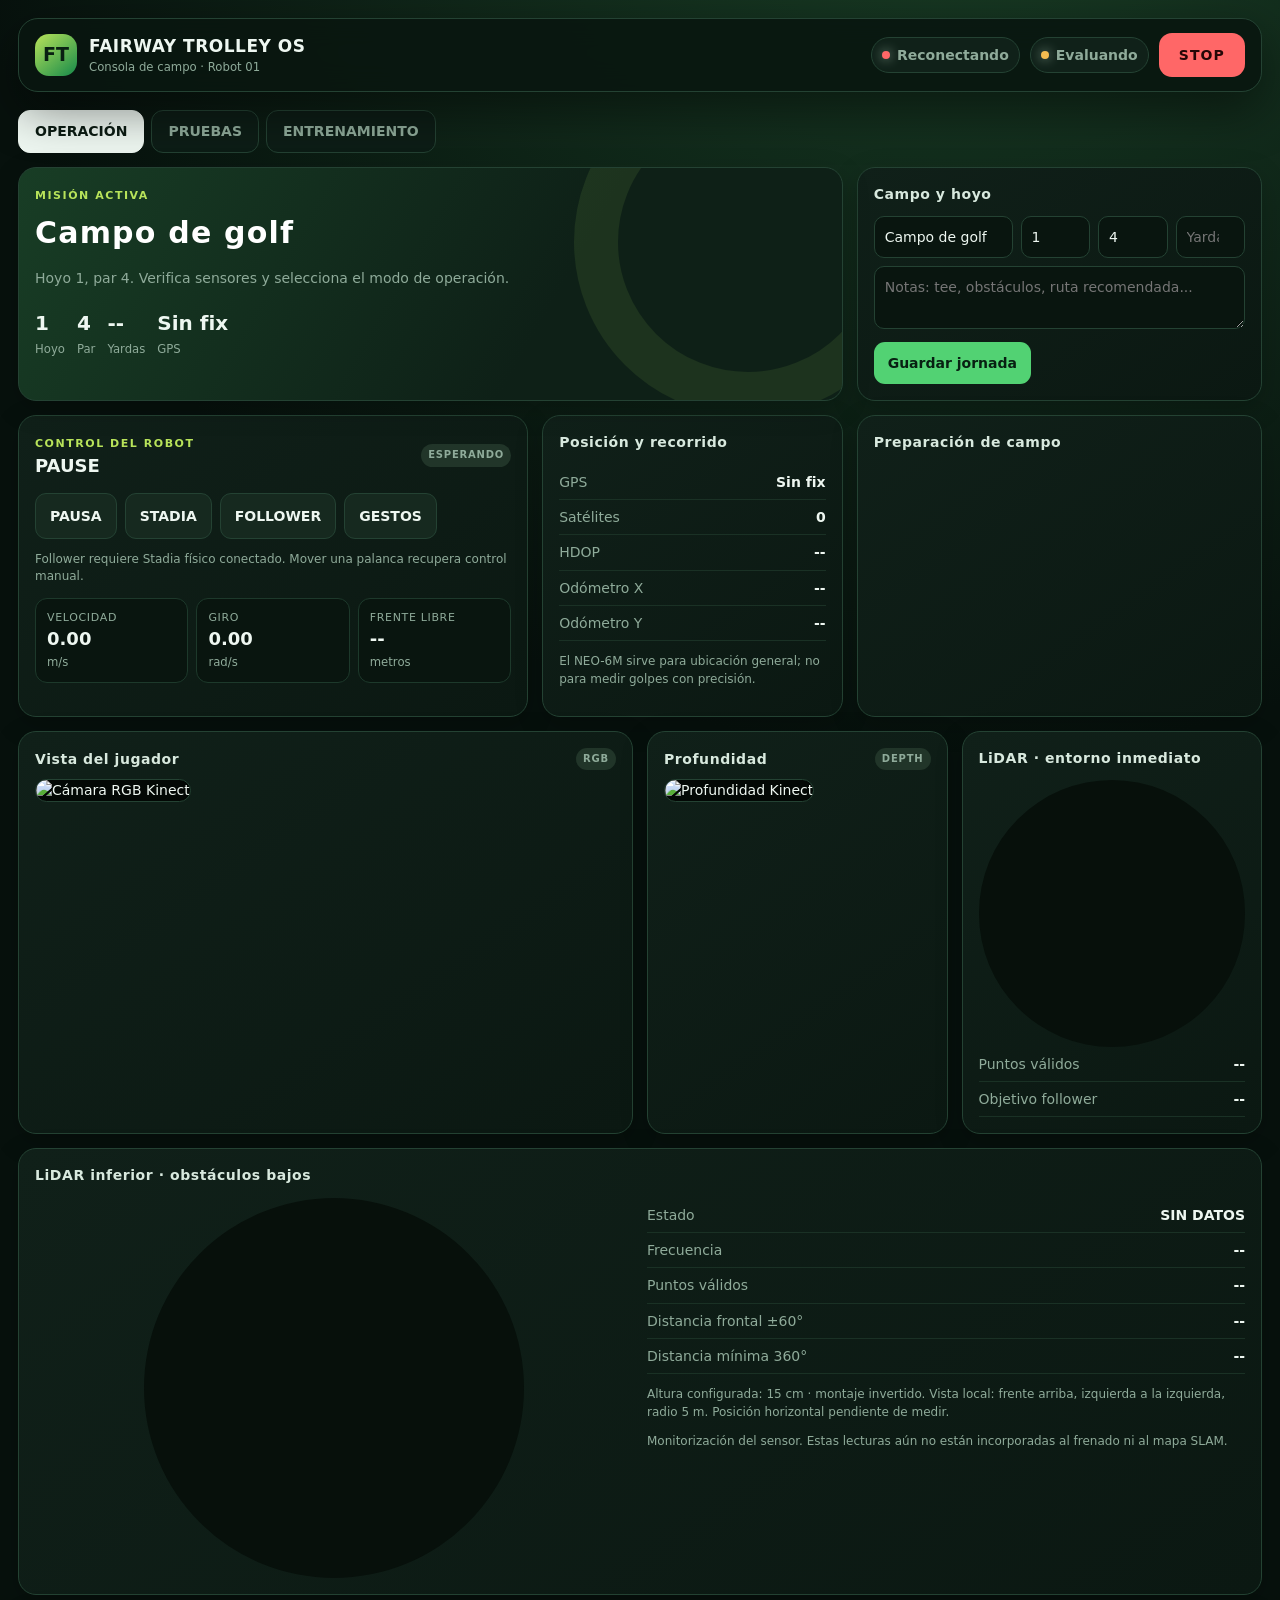
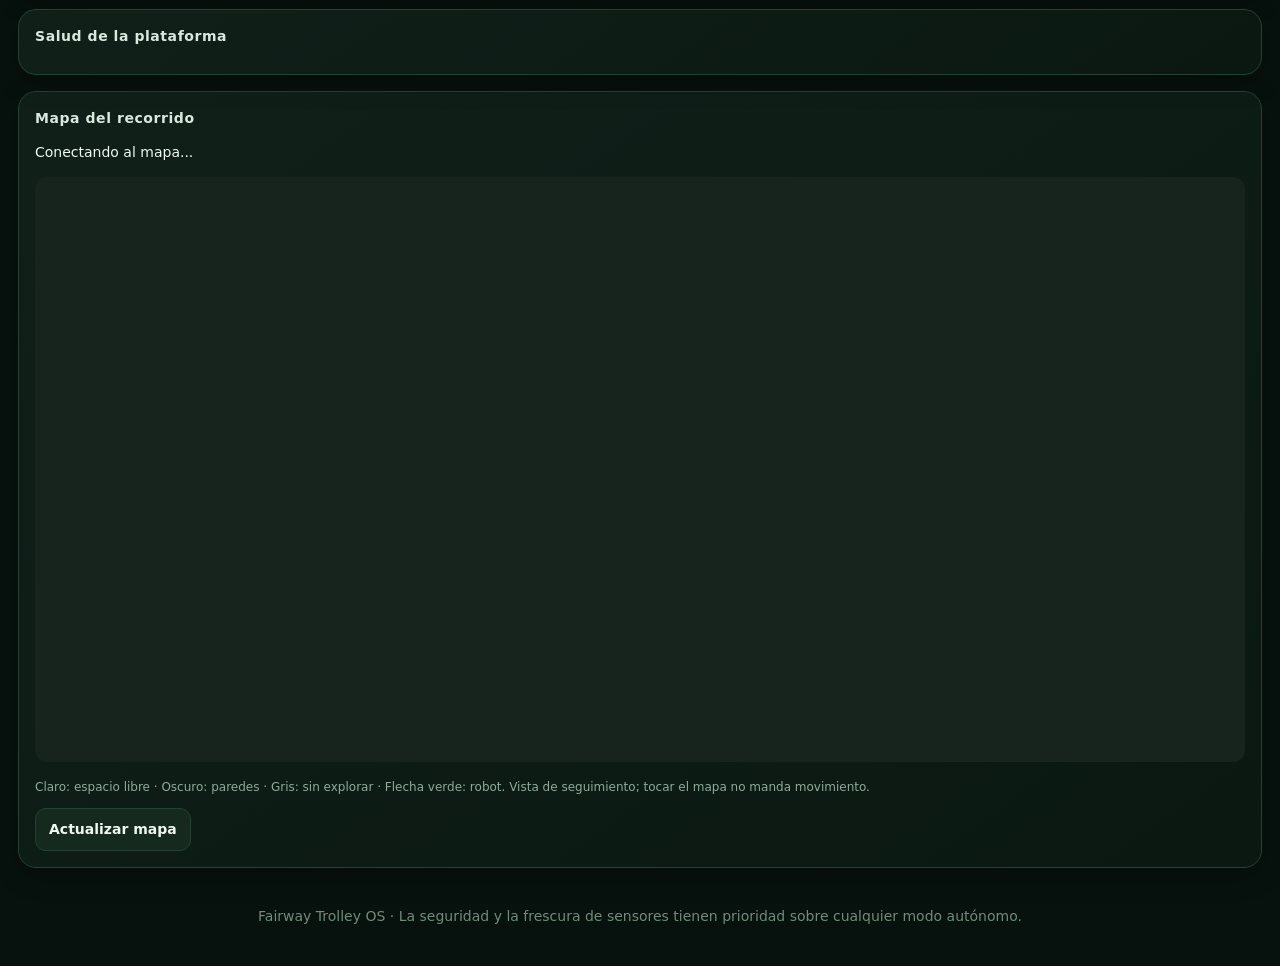
==== commit b19469d7: "Backup robot stack: dual LiDAR UI, TF-Luna firmware, bench tests and handover" ====
--- a/simulation_ws/src/robot_operator_web/static/index.html
+++ b/simulation_ws/src/robot_operator_web/static/index.html
@@ -96,6 +96,21 @@
   </section>
 
   <section class="card span12">
+    <h2>LiDAR inferior · obstáculos bajos</h2>
+    <div class="grid">
+      <div class="span6"><canvas id="lidarLower" class="lidar" width="360" height="360" aria-label="Escaneo del LiDAR inferior visto desde arriba"></canvas></div>
+      <div class="span6">
+        <div class="kv"><span>Estado</span><b id="lowerStatus">SIN DATOS</b></div>
+        <div class="kv"><span>Frecuencia</span><b id="lowerHz">--</b></div>
+        <div class="kv"><span>Puntos válidos</span><b id="lowerPoints">--</b></div>
+        <div class="kv"><span>Distancia frontal ±60°</span><b id="lowerFront">--</b></div>
+        <div class="kv"><span>Distancia mínima 360°</span><b id="lowerMin">--</b></div>
+        <p class="notice">Altura configurada: 15 cm · montaje invertido. Vista local: frente arriba, izquierda a la izquierda, radio 5 m. Posición horizontal pendiente de medir.</p>
+        <p class="notice">Monitorización del sensor. Estas lecturas aún no están incorporadas al frenado ni al mapa SLAM.</p>
+      </div>
+    </div>
+  </section>
+  <section class="card span12">
     <h2>Salud de la plataforma</h2><div id="operationServices" class="service-grid"></div>
   </section>
 </div>
@@ -185,4 +200,5 @@
 document.querySelectorAll('[data-mode]').forEach(b=>b.onclick=async()=>{try{await post('/api/mode',{mode:b.dataset.mode})}catch(e){alert(e.message)}});$('stop').onclick=async()=>{try{await post('/api/stop')}catch(e){alert(e.message)}};$('saveCourse').onclick=()=>course(false);$('linearMax').oninput=e=>$('linearMaxVal').textContent=Number(e.target.value).toFixed(2);$('angularMax').oninput=e=>$('angularMaxVal').textContent=Number(e.target.value).toFixed(2);$('applyLimits').onclick=async()=>{try{await post('/api/stadia/speed_limits',{linear:Number($('linearMax').value),angular:Number($('angularMax').value)});alert('Límites enviados')}catch(e){alert(e.message)}};$('sendRaw').onclick=async()=>{const command=$('rawInput').value.trim();if(!command)return;try{await post('/api/raw_command',{command});$('rawInput').value=''}catch(e){alert(e.message)}};
 tabs();course(true);capabilities();connect();
 </script>
+<script src="/static/dual_lidar.js?v=20260916"></script>
 </body></html>
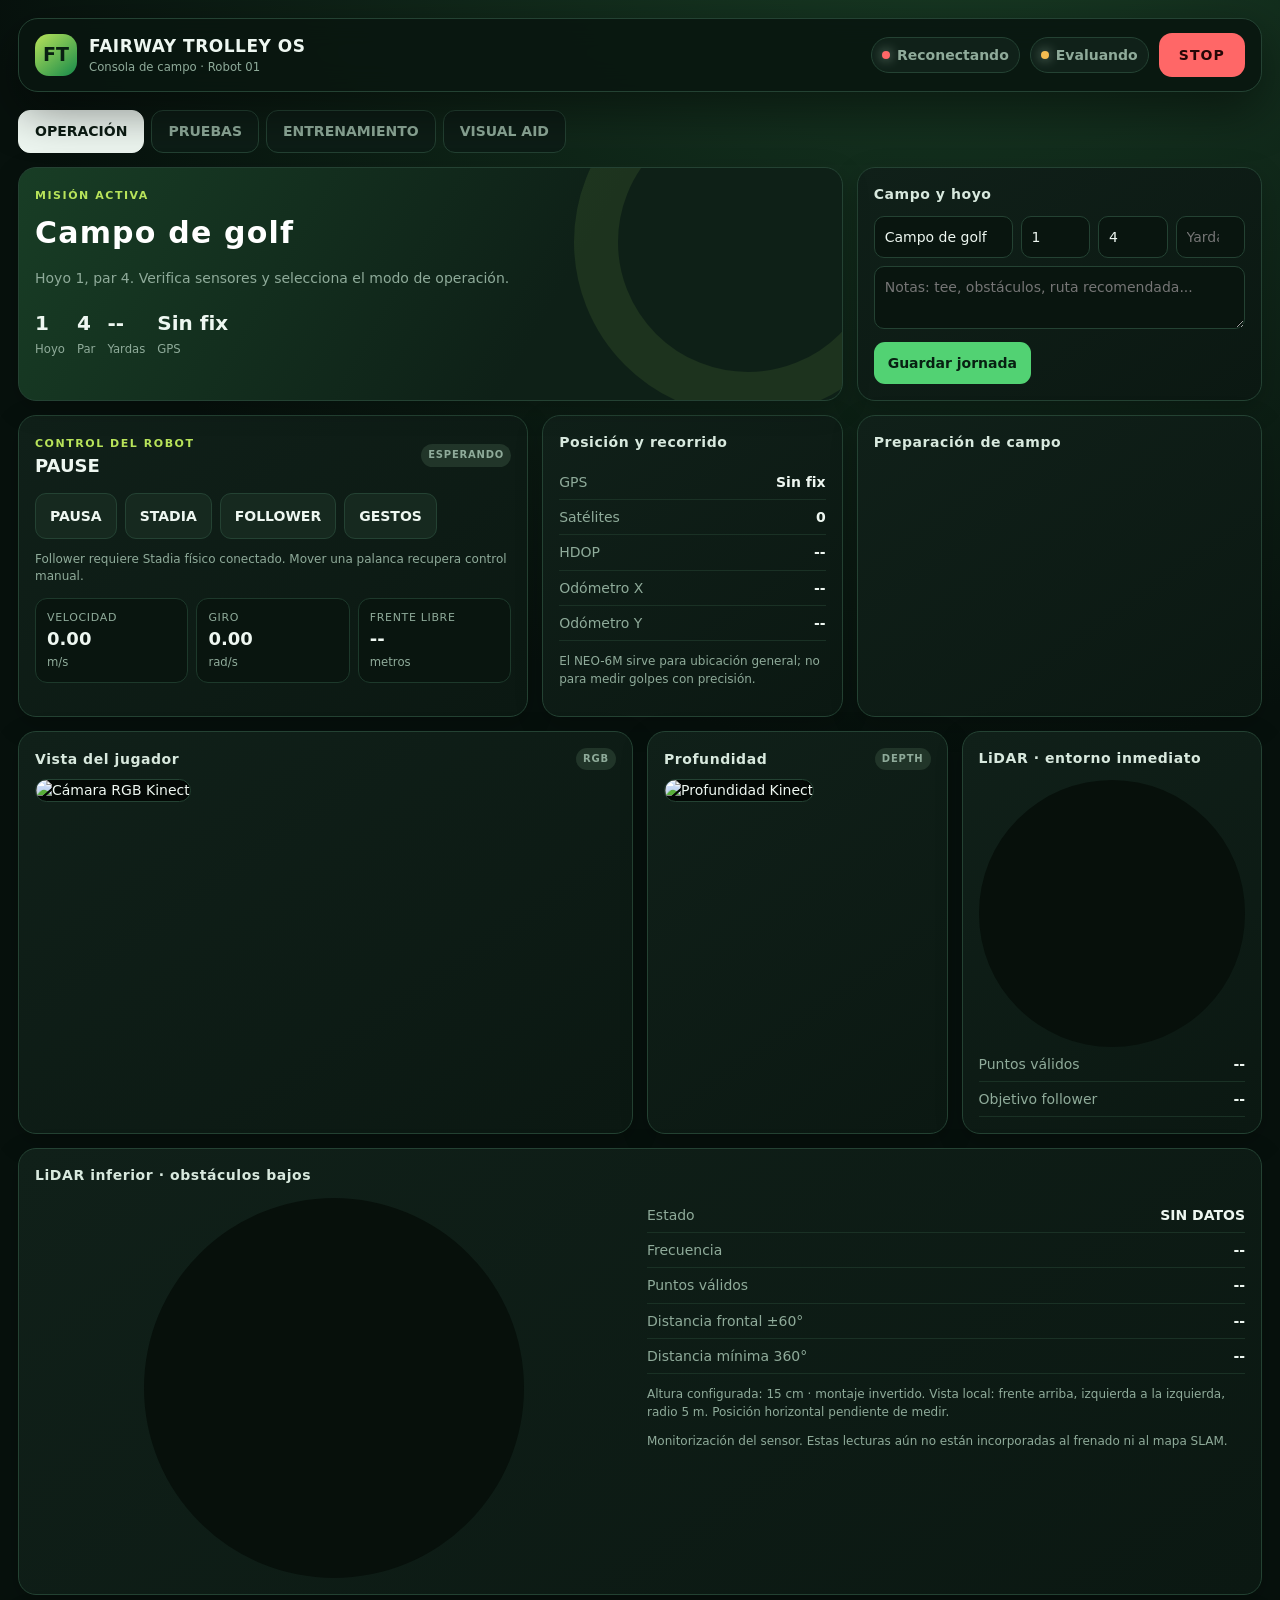
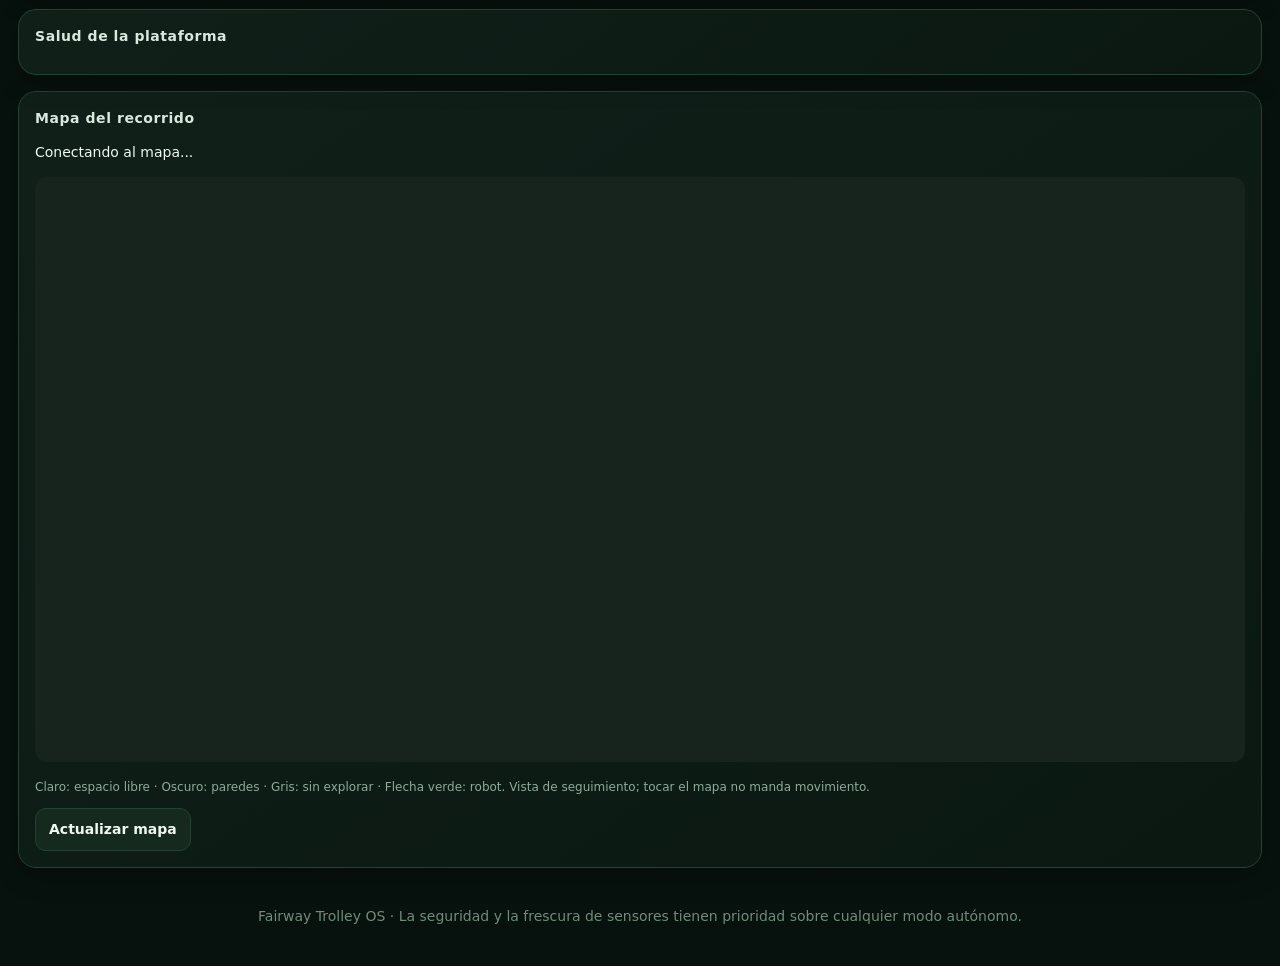
==== commit 62ee8695: "Document trolley systems engineering baseline Apply the systems-engineering lecture methods to the i" ====
--- a/simulation_ws/src/robot_operator_web/static/index.html
+++ b/simulation_ws/src/robot_operator_web/static/index.html
@@ -8,8 +8,8 @@
 :root{--bg:#07110d;--surface:#0d1b15;--surface2:#12241b;--line:#244233;--text:#eef7f1;--muted:#8fab9a;--green:#52d273;--lime:#b8e35a;--amber:#f4bd50;--red:#ff6767;--blue:#61b7ff;--shadow:0 18px 50px #0007;--radius:18px}
 *{box-sizing:border-box}body{margin:0;background:radial-gradient(circle at 75% -10%,#1b4228 0,transparent 34%),var(--bg);color:var(--text);font:14px/1.45 Inter,Segoe UI,system-ui,sans-serif;min-height:100vh}button,input,textarea{font:inherit}button{cursor:pointer}.shell{max-width:1600px;margin:auto;padding:18px}.topbar{display:flex;gap:18px;align-items:center;justify-content:space-between;padding:14px 16px;background:#091610e8;border:1px solid var(--line);border-radius:20px;position:sticky;top:8px;z-index:20;backdrop-filter:blur(14px);box-shadow:var(--shadow)}.brand{display:flex;align-items:center;gap:12px}.brandmark{width:42px;height:42px;border-radius:14px;background:linear-gradient(140deg,var(--lime),#168a4a);display:grid;place-items:center;color:#092012;font-weight:900;font-size:19px}.brand h1{font-size:17px;margin:0;letter-spacing:.03em}.brand small{display:block;color:var(--muted)}.safety{display:flex;align-items:center;gap:10px}.pill{display:inline-flex;align-items:center;gap:7px;padding:7px 10px;border:1px solid var(--line);border-radius:999px;background:#102119;color:var(--muted);white-space:nowrap}.dot{width:8px;height:8px;border-radius:50%;background:var(--red);box-shadow:0 0 12px currentColor}.dot.ok{background:var(--green)}.dot.warn{background:var(--amber)}.estop{border:0;border-radius:13px;padding:12px 20px;background:var(--red);color:#250606;font-weight:900;letter-spacing:.08em}.tabs{display:flex;gap:7px;margin:18px 0 14px;overflow:auto}.tab{border:1px solid var(--line);background:#0d1d16;color:var(--muted);padding:10px 16px;border-radius:12px;font-weight:700}.tab.active{background:var(--text);color:#0b1b12;border-color:var(--text)}.view{display:none}.view.active{display:block}.grid{display:grid;grid-template-columns:repeat(12,1fr);gap:14px}.card{background:linear-gradient(145deg,#102019,#0b1812);border:1px solid var(--line);border-radius:var(--radius);padding:16px;box-shadow:0 8px 28px #0003;min-width:0}.card h2{font-size:14px;margin:0 0 12px;color:#d8e9de;letter-spacing:.04em}.card h3{margin:0 0 6px;font-size:13px}.span3{grid-column:span 3}.span4{grid-column:span 4}.span5{grid-column:span 5}.span6{grid-column:span 6}.span7{grid-column:span 7}.span8{grid-column:span 8}.span12{grid-column:span 12}.hero{min-height:168px;background:linear-gradient(120deg,#183d25,#0e2017 64%);position:relative;overflow:hidden}.hero:after{content:"";position:absolute;width:260px;height:260px;border:44px solid #aeea5d18;border-radius:50%;right:-80px;top:-100px}.eyebrow{color:var(--lime);font-size:11px;font-weight:800;text-transform:uppercase;letter-spacing:.14em}.hero h2{font-size:30px;margin:7px 0 3px;color:white}.hero p{color:var(--muted);max-width:620px}.course-row{display:flex;gap:12px;flex-wrap:wrap;margin-top:20px}.course-stat strong{font-size:20px;display:block}.course-stat small{color:var(--muted)}.edit-grid{display:grid;grid-template-columns:2fr repeat(3,1fr);gap:8px}.input{width:100%;background:#09150f;border:1px solid var(--line);border-radius:10px;padding:10px;color:var(--text)}.btn{border:1px solid var(--line);background:#16291f;color:var(--text);border-radius:11px;padding:10px 13px;font-weight:700}.btn.primary{background:var(--green);color:#082012;border-color:transparent}.btn.warn{color:var(--amber)}.btn.danger{background:#321516;color:#ffb4b4;border-color:#6b292b}.btnrow{display:flex;gap:8px;flex-wrap:wrap}.mode{padding:12px 14px}.mode.active{outline:2px solid var(--green);background:#173523}.metric-grid{display:grid;grid-template-columns:repeat(3,1fr);gap:8px}.metric{padding:11px;background:#09150f;border:1px solid #1d392b;border-radius:12px}.metric label{display:block;color:var(--muted);font-size:11px;text-transform:uppercase;letter-spacing:.06em}.metric strong{font-size:18px}.metric small{display:block;color:var(--muted);margin-top:2px}.service-grid{display:grid;grid-template-columns:repeat(2,1fr);gap:8px}.service{display:flex;align-items:center;justify-content:space-between;padding:10px 11px;border:1px solid #1e3a2c;border-radius:11px;background:#09150f}.service span{display:flex;align-items:center;gap:8px}.service b{font-size:11px;color:var(--muted)}.camera{width:100%;aspect-ratio:4/3;object-fit:cover;border-radius:13px;background:#030805;border:1px solid var(--line)}.camera-tools{display:flex;justify-content:space-between;align-items:center;margin-bottom:9px}.tag{font-size:10px;font-weight:800;padding:4px 7px;border-radius:999px;text-transform:uppercase;letter-spacing:.08em;background:#213529;color:var(--muted)}.tag.ready{background:#153d26;color:#83eca0}.tag.experimental{background:#3a2c13;color:#ffd77e}.tag.hardware{background:#2d233d;color:#cdb2ff}.alert{padding:11px 12px;border-left:3px solid var(--amber);background:#251f11;border-radius:8px;margin:7px 0;color:#eddcae}.alert.ok{border-color:var(--green);background:#102719;color:#bceccb}.alert.danger{border-color:var(--red);background:#2b1415;color:#ffc0c0}.feature{padding:15px;border:1px solid var(--line);border-radius:15px;background:#0a1711}.feature p{color:var(--muted);min-height:42px}.feature ul{padding-left:18px;color:#b9cdbf}.feature-grid{display:grid;grid-template-columns:repeat(3,1fr);gap:12px}.range{width:100%;accent-color:var(--green)}.kv{display:grid;grid-template-columns:1fr auto;gap:7px;border-bottom:1px solid #1a3125;padding:7px 0}.kv span{color:var(--muted)}pre{margin:0;max-height:260px;overflow:auto;background:#050c08;border:1px solid var(--line);padding:12px;border-radius:12px;color:#a9d8b5;font:12px/1.5 Consolas,monospace}.lidar{display:block;width:100%;max-width:380px;aspect-ratio:1;margin:auto;background:#07100b;border-radius:50%}.notice{font-size:12px;color:var(--muted)}.status-banner{display:flex;align-items:center;justify-content:space-between;gap:12px}.status-banner strong{font-size:18px}.footer{color:#6f8d7a;text-align:center;padding:22px}.hidden{display:none!important}
 @media(max-width:1050px){.span3,.span4{grid-column:span 6}.span5,.span6,.span7,.span8{grid-column:span 12}.feature-grid{grid-template-columns:1fr}.topbar{position:static}.safety .pill:nth-child(2){display:none}}
-@media(max-width:650px){.shell{padding:9px}.topbar{align-items:flex-start}.brand small{display:none}.safety{flex-wrap:wrap;justify-content:flex-end}.span3,.span4,.span5,.span6,.span7,.span8,.span12{grid-column:span 12}.metric-grid{grid-template-columns:repeat(2,1fr)}.service-grid{grid-template-columns:1fr}.edit-grid{grid-template-columns:1fr 1fr}.edit-grid input:first-child{grid-column:span 2}.hero h2{font-size:24px}.estop{padding:11px 14px}.pill{font-size:11px}}
-.joystick{width:220px;height:220px;border-radius:50%;margin:12px auto;position:relative;touch-action:none;background:radial-gradient(circle,#173523 0 18%,#0a1711 19% 62%,#1d392b 63% 64%,#09150f 65%);border:1px solid var(--line)}.stick{position:absolute;width:70px;height:70px;border-radius:50%;left:75px;top:75px;background:linear-gradient(145deg,var(--lime),#349558);box-shadow:0 8px 22px #0008;pointer-events:none}.deadman{display:flex;gap:8px;align-items:center;justify-content:center;color:var(--amber);font-weight:700}
+@media(max-width:650px){.shell{padding:9px}.topbar{align-items:flex-start}.brand small{display:none}.safety{flex-wrap:wrap;justify-content:flex-end}.tabs{display:grid;grid-template-columns:repeat(2,minmax(0,1fr));overflow:visible}.tab{min-width:0}.span3,.span4,.span5,.span6,.span7,.span8,.span12{grid-column:span 12}.metric-grid{grid-template-columns:repeat(2,1fr)}.service-grid{grid-template-columns:1fr}.edit-grid{grid-template-columns:1fr 1fr}.edit-grid input:first-child{grid-column:span 2}.hero h2{font-size:24px}.estop{padding:11px 14px}.pill{font-size:11px}}
+.joystick{width:220px;height:220px;border-radius:50%;margin:12px auto;position:relative;touch-action:none;background:radial-gradient(circle,#173523 0 18%,#0a1711 19% 62%,#1d392b 63% 64%,#09150f 65%);border:1px solid var(--line)}.stick{position:absolute;width:70px;height:70px;border-radius:50%;left:75px;top:75px;background:linear-gradient(145deg,var(--lime),#349558);box-shadow:0 8px 22px #0008;pointer-events:none}.deadman{display:flex;gap:8px;align-items:center;justify-content:center;color:var(--amber);font-weight:700}.controller-guide{display:grid;grid-template-columns:minmax(220px,.55fr) minmax(0,1.45fr);gap:22px;align-items:center}.controller-guide img{display:block;width:100%;border:1px solid var(--line);border-radius:14px;background:#fff}.controller-guide h3{font-size:22px}.controller-guide .notice{font-size:13px}.controller-image-link{color:var(--muted);font-size:11px;font-weight:800;letter-spacing:.05em;text-decoration:none;text-transform:uppercase}.controller-image-link span{display:flex;justify-content:space-between;padding:8px 3px 0}.controller-image-link:hover,.controller-image-link:focus{color:var(--lime)}.controller-functions{display:grid;grid-template-columns:repeat(2,minmax(0,1fr));padding:0;margin:16px 0 0;border-top:1px solid var(--line);list-style:none}.controller-functions li{display:flex;flex-direction:column;gap:2px;padding:10px;border-right:1px solid var(--line);border-bottom:1px solid var(--line)}.controller-functions li:nth-child(even){border-right:0}.controller-functions b{color:var(--lime);font-size:11px;text-transform:uppercase}.controller-functions span{color:var(--muted);font-size:11px}@media(max-width:850px){.controller-guide{grid-template-columns:1fr}}@media(max-width:480px){.controller-functions{grid-template-columns:1fr}.controller-functions li,.controller-functions li:nth-child(even){border-right:0}}
 </style>
 </head>
 <body>
@@ -26,6 +26,7 @@
   <button class="tab active" data-view="operation">OPERACIÓN</button>
   <button class="tab" data-view="tests">PRUEBAS</button>
   <button class="tab" data-view="training">ENTRENAMIENTO</button>
+  <button class="tab" data-view="visualAid">VISUAL AID</button>
 </nav>
 
 <main id="operation" class="view active">
@@ -114,6 +115,32 @@
     <h2>Salud de la plataforma</h2><div id="operationServices" class="service-grid"></div>
   </section>
 </div>
+</main>
+
+<main id="visualAid" class="view">
+  <section class="card controller-guide">
+    <div>
+      <span class="eyebrow">Control manual y seguridad</span>
+      <h3>Funciones del mando Stadia</h3>
+      <p class="notice">El movimiento deliberado de la palanca izquierda cancela FOLLOWER y recupera el control manual. Al conectar, el perfil desplegado toma control con una orden STOP inicial y aplica las zonas muertas configuradas.</p>
+      <div class="alert">Los botones no mostrados como activos no tienen función asignada. El botón STOP rojo de la interfaz permanece disponible en todo momento.</div>
+    </div>
+    <div>
+      <a class="controller-image-link" href="/static/stadia-controller.png" target="_blank" rel="noopener" aria-label="Abrir la imagen del mando Stadia a tamaño completo">
+        <img src="/static/stadia-controller.png" alt="Mando Google Stadia blanco utilizado para el control manual del Smart Golf Trolley.">
+        <span>Abrir imagen del mando a tamaño completo <b aria-hidden="true">↗</b></span>
+      </a>
+      <ul class="controller-functions" aria-label="Funciones del mando Stadia">
+        <li><b>Palanca izquierda</b><span>Conducir y cancelar FOLLOWER</span></li>
+        <li><b>A</b><span>Activar control manual Stadia</span></li>
+        <li><b>B</b><span>STOP y cancelar FOLLOWER</span></li>
+        <li><b>X</b><span>Activar inclinación Kinect</span></li>
+        <li><b>Palanca derecha</b><span>Inclinar Kinect con X activo</span></li>
+        <li><b>Y</b><span>Balance OFF y STOP</span></li>
+        <li><b>Menu</b><span>Sistema OFF, STOP y estado</span></li>
+      </ul>
+    </div>
+  </section>
 </main>
 
 <section id="slamMapSection" class="card" style="margin:16px 0">
@@ -176,7 +203,7 @@
 const fmt=(v,n=2)=>v===null||v===undefined||Number.isNaN(Number(v))?'--':Number(v).toFixed(n);
 const ageOk=(ages,key,max)=>ages&&ages[key]!==null&&ages[key]!==undefined&&ages[key]<=max;
 const post=async(url,data={})=>{const r=await fetch(url,{method:'POST',headers:{'Content-Type':'application/json'},body:JSON.stringify(data)});const body=await r.json().catch(()=>({}));if(!r.ok)throw new Error(body.detail||r.statusText);return body};
-function tabs(){document.querySelectorAll('.tab').forEach(b=>b.onclick=()=>{document.querySelectorAll('.tab,.view').forEach(x=>x.classList.remove('active'));b.classList.add('active');$(b.dataset.view).classList.add('active');$('slamMapSection').hidden=b.dataset.view==='training'})}
+function tabs(){document.querySelectorAll('.tab').forEach(b=>b.onclick=()=>{document.querySelectorAll('.tab,.view').forEach(x=>x.classList.remove('active'));b.classList.add('active');$(b.dataset.view).classList.add('active');$('slamMapSection').hidden=!['operation','tests'].includes(b.dataset.view)})}
 function course(load=true){let d={name:'Campo de golf',hole:'1',par:'4',yards:'',note:''};if(load){try{d={...d,...JSON.parse(localStorage.getItem('fairwayCourse')||'{}')}}catch(e){}}else{d={name:$('courseName').value||'Campo de golf',hole:$('hole').value||'1',par:$('par').value||'4',yards:$('yards').value,note:$('courseNote').value};localStorage.setItem('fairwayCourse',JSON.stringify(d))} $('courseName').value=d.name;$('hole').value=d.hole;$('par').value=d.par;$('yards').value=d.yards;$('courseNote').value=d.note;$('courseTitle').textContent=d.name;$('holeView').textContent=d.hole;$('parView').textContent=d.par;$('yardsView').textContent=d.yards||'--';$('missionSummary').textContent=d.note||`Hoyo ${d.hole}, par ${d.par}. Verifica sensores y selecciona el modo de operación.`}
 function service(name,ok,detail,warn=false){return `<div class="service"><span><i class="dot ${ok?'ok':warn?'warn':''}"></i>${name}</span><b>${detail}</b></div>`}
 function services(s){const a=s.ages||{},f=s.follower_state||{},g=s.gps_status||{},st=s.stadia_state||{};const list=[['Arduino',ageOk(a,'motor_status',2),ageOk(a,'motor_status',2)?'ONLINE':'SIN DATOS'],['LiDAR',ageOk(a,'scan',1),ageOk(a,'scan',1)?`${s.scan?.valid_count||0} pts`:'STALE'],['Kinect RGB',s.camera?.rgb_ready&&Number(s.camera.rgb_age)<1,s.camera?.rgb_ready?`${fmt(s.camera.rgb_age,1)} s`:'OFF'],['Kinect Depth',s.camera?.depth_ready&&Number(s.camera.depth_age)<1.5,s.camera?.depth_ready?`${fmt(s.camera.depth_age,1)} s`:'OFF'],['Follower',ageOk(a,'follower_state',2),f.enabled?'ACTIVO':'LISTO'],['Stadia',st.stadia==='connected',st.stadia==='connected'?(st.mode||'conectado'):'DESCONECTADO'],['GPS serial',ageOk(a,'gps_status',3),g.fix?`${g.sats||0} sat / FIX`:'SIN FIX'],['Odometría',ageOk(a,'odom',1),ageOk(a,'odom',1)?'FRESCA':'STALE'],['Coral TPU',f.coral_status==='active',f.coral_status||'sin estado']];const html=list.map(x=>service(x[0],x[1],x[2],x[0]==='GPS serial'&&x[1])).join('');$('operationServices').innerHTML=html;$('testServices').innerHTML=html}
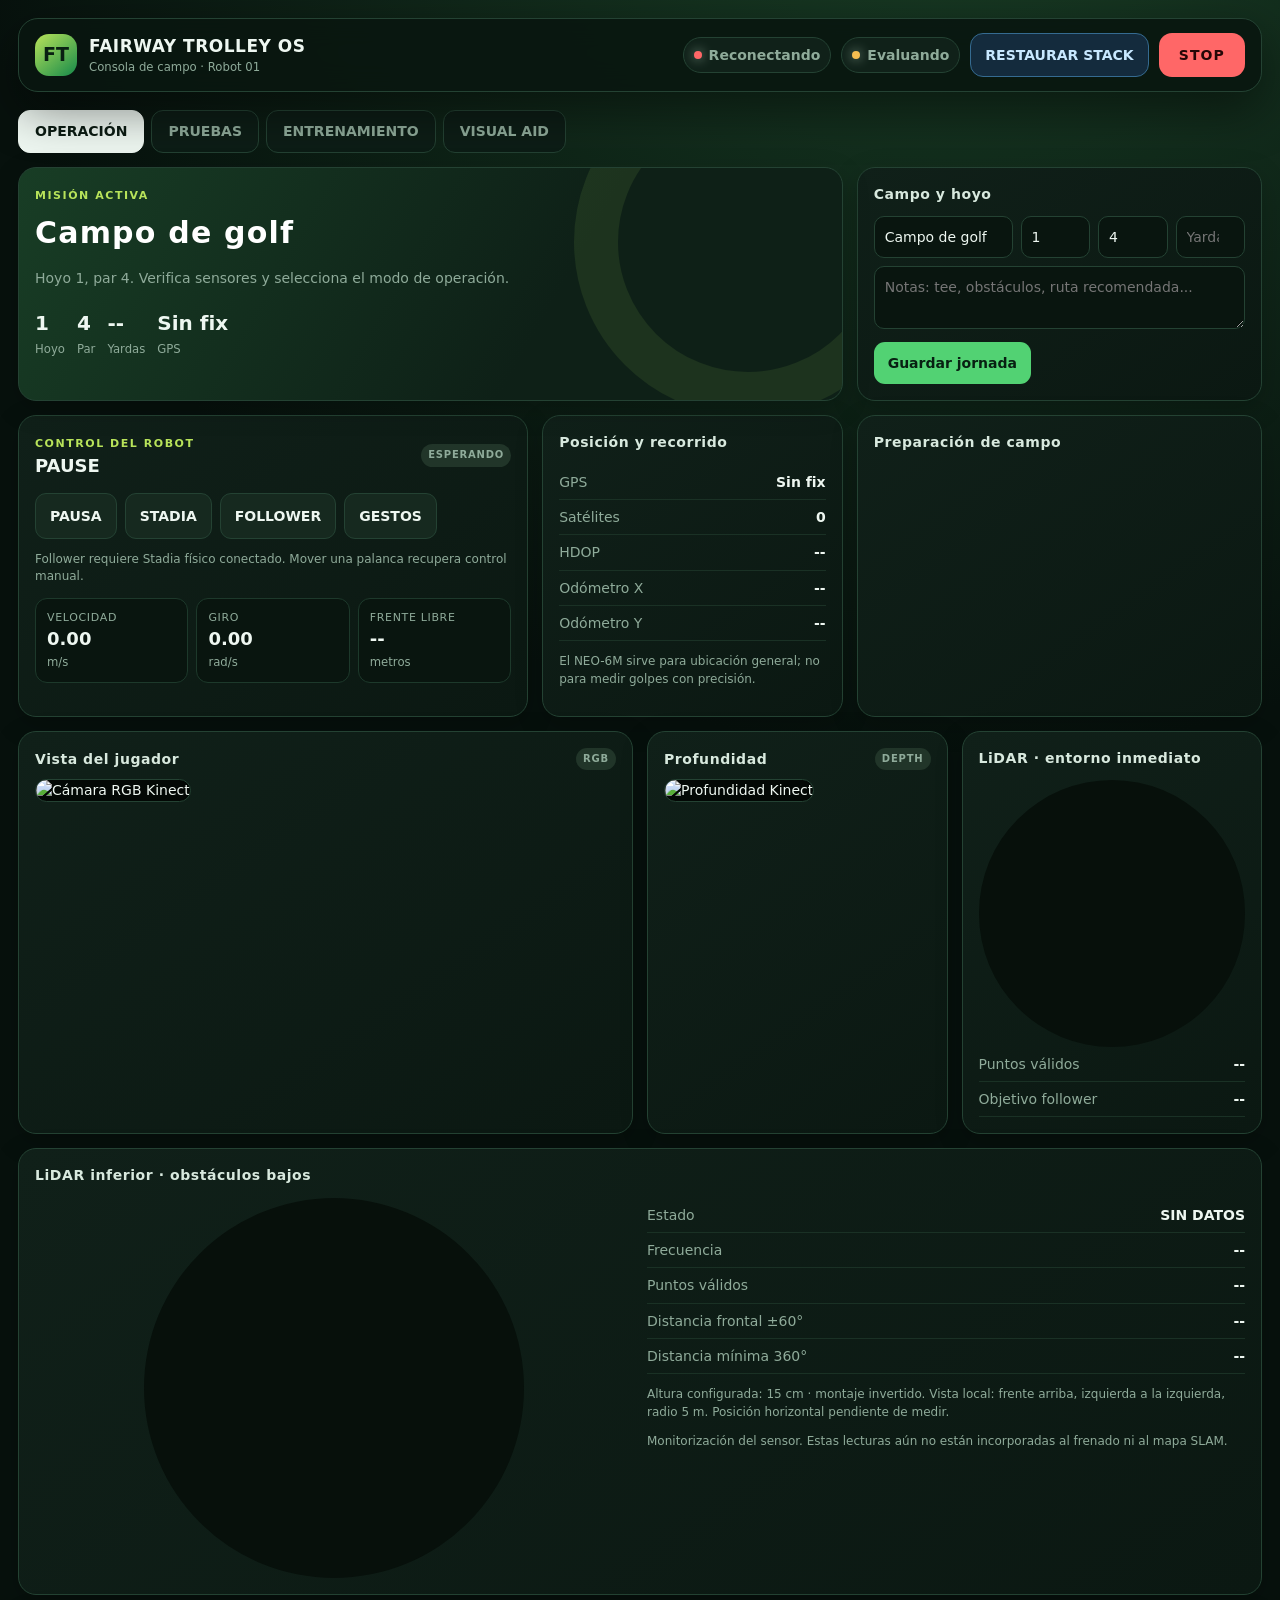
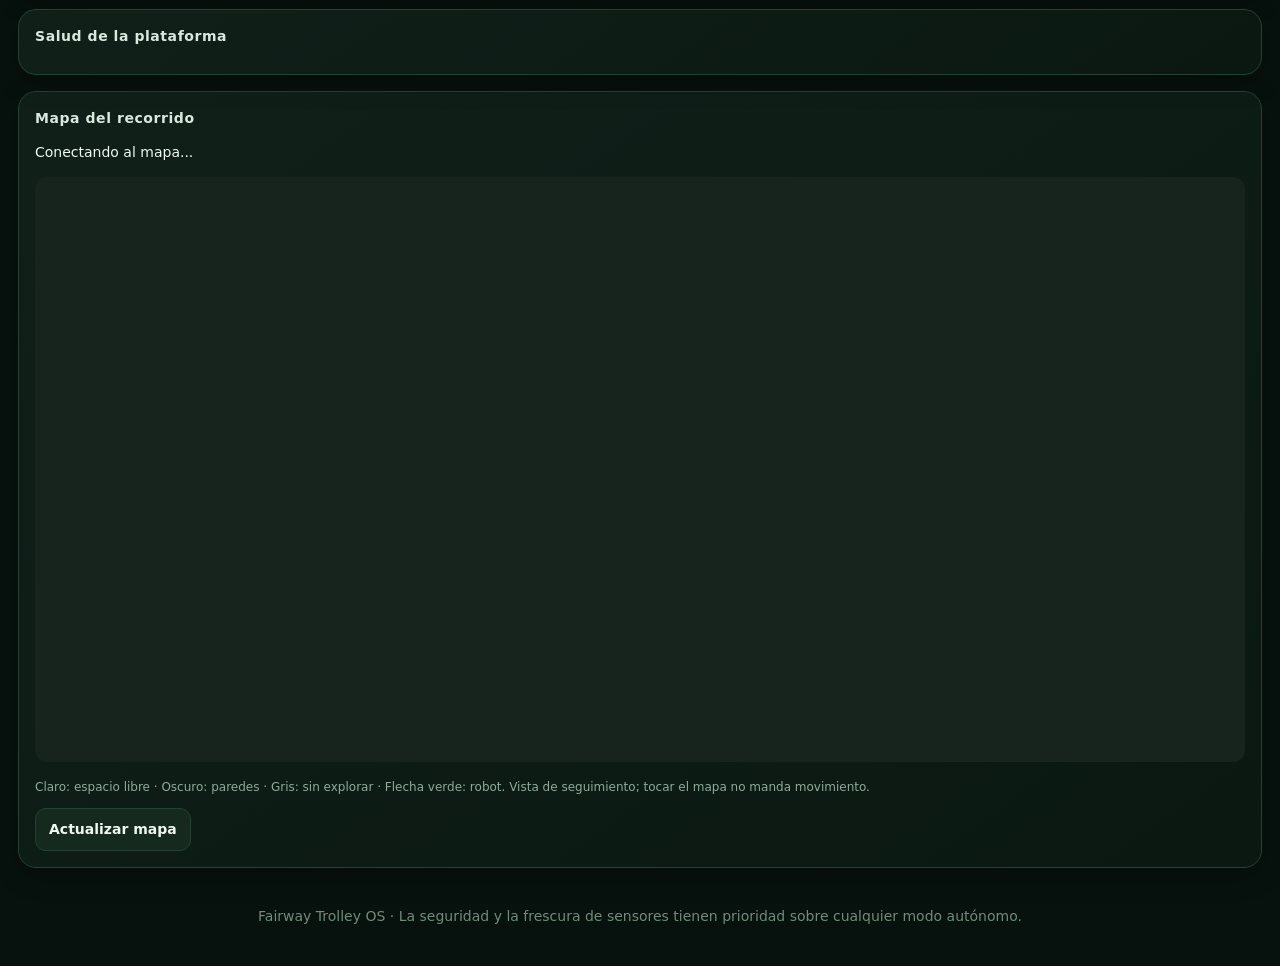
==== commit 00d57305: "Back up ELP swing analysis and integrated controls Preserve the deployed high-speed ELP recording an" ====
--- a/simulation_ws/src/robot_operator_web/static/index.html
+++ b/simulation_ws/src/robot_operator_web/static/index.html
@@ -6,7 +6,7 @@
 <title>Fairway OS · Smart Trolley</title>
 <style>
 :root{--bg:#07110d;--surface:#0d1b15;--surface2:#12241b;--line:#244233;--text:#eef7f1;--muted:#8fab9a;--green:#52d273;--lime:#b8e35a;--amber:#f4bd50;--red:#ff6767;--blue:#61b7ff;--shadow:0 18px 50px #0007;--radius:18px}
-*{box-sizing:border-box}body{margin:0;background:radial-gradient(circle at 75% -10%,#1b4228 0,transparent 34%),var(--bg);color:var(--text);font:14px/1.45 Inter,Segoe UI,system-ui,sans-serif;min-height:100vh}button,input,textarea{font:inherit}button{cursor:pointer}.shell{max-width:1600px;margin:auto;padding:18px}.topbar{display:flex;gap:18px;align-items:center;justify-content:space-between;padding:14px 16px;background:#091610e8;border:1px solid var(--line);border-radius:20px;position:sticky;top:8px;z-index:20;backdrop-filter:blur(14px);box-shadow:var(--shadow)}.brand{display:flex;align-items:center;gap:12px}.brandmark{width:42px;height:42px;border-radius:14px;background:linear-gradient(140deg,var(--lime),#168a4a);display:grid;place-items:center;color:#092012;font-weight:900;font-size:19px}.brand h1{font-size:17px;margin:0;letter-spacing:.03em}.brand small{display:block;color:var(--muted)}.safety{display:flex;align-items:center;gap:10px}.pill{display:inline-flex;align-items:center;gap:7px;padding:7px 10px;border:1px solid var(--line);border-radius:999px;background:#102119;color:var(--muted);white-space:nowrap}.dot{width:8px;height:8px;border-radius:50%;background:var(--red);box-shadow:0 0 12px currentColor}.dot.ok{background:var(--green)}.dot.warn{background:var(--amber)}.estop{border:0;border-radius:13px;padding:12px 20px;background:var(--red);color:#250606;font-weight:900;letter-spacing:.08em}.tabs{display:flex;gap:7px;margin:18px 0 14px;overflow:auto}.tab{border:1px solid var(--line);background:#0d1d16;color:var(--muted);padding:10px 16px;border-radius:12px;font-weight:700}.tab.active{background:var(--text);color:#0b1b12;border-color:var(--text)}.view{display:none}.view.active{display:block}.grid{display:grid;grid-template-columns:repeat(12,1fr);gap:14px}.card{background:linear-gradient(145deg,#102019,#0b1812);border:1px solid var(--line);border-radius:var(--radius);padding:16px;box-shadow:0 8px 28px #0003;min-width:0}.card h2{font-size:14px;margin:0 0 12px;color:#d8e9de;letter-spacing:.04em}.card h3{margin:0 0 6px;font-size:13px}.span3{grid-column:span 3}.span4{grid-column:span 4}.span5{grid-column:span 5}.span6{grid-column:span 6}.span7{grid-column:span 7}.span8{grid-column:span 8}.span12{grid-column:span 12}.hero{min-height:168px;background:linear-gradient(120deg,#183d25,#0e2017 64%);position:relative;overflow:hidden}.hero:after{content:"";position:absolute;width:260px;height:260px;border:44px solid #aeea5d18;border-radius:50%;right:-80px;top:-100px}.eyebrow{color:var(--lime);font-size:11px;font-weight:800;text-transform:uppercase;letter-spacing:.14em}.hero h2{font-size:30px;margin:7px 0 3px;color:white}.hero p{color:var(--muted);max-width:620px}.course-row{display:flex;gap:12px;flex-wrap:wrap;margin-top:20px}.course-stat strong{font-size:20px;display:block}.course-stat small{color:var(--muted)}.edit-grid{display:grid;grid-template-columns:2fr repeat(3,1fr);gap:8px}.input{width:100%;background:#09150f;border:1px solid var(--line);border-radius:10px;padding:10px;color:var(--text)}.btn{border:1px solid var(--line);background:#16291f;color:var(--text);border-radius:11px;padding:10px 13px;font-weight:700}.btn.primary{background:var(--green);color:#082012;border-color:transparent}.btn.warn{color:var(--amber)}.btn.danger{background:#321516;color:#ffb4b4;border-color:#6b292b}.btnrow{display:flex;gap:8px;flex-wrap:wrap}.mode{padding:12px 14px}.mode.active{outline:2px solid var(--green);background:#173523}.metric-grid{display:grid;grid-template-columns:repeat(3,1fr);gap:8px}.metric{padding:11px;background:#09150f;border:1px solid #1d392b;border-radius:12px}.metric label{display:block;color:var(--muted);font-size:11px;text-transform:uppercase;letter-spacing:.06em}.metric strong{font-size:18px}.metric small{display:block;color:var(--muted);margin-top:2px}.service-grid{display:grid;grid-template-columns:repeat(2,1fr);gap:8px}.service{display:flex;align-items:center;justify-content:space-between;padding:10px 11px;border:1px solid #1e3a2c;border-radius:11px;background:#09150f}.service span{display:flex;align-items:center;gap:8px}.service b{font-size:11px;color:var(--muted)}.camera{width:100%;aspect-ratio:4/3;object-fit:cover;border-radius:13px;background:#030805;border:1px solid var(--line)}.camera-tools{display:flex;justify-content:space-between;align-items:center;margin-bottom:9px}.tag{font-size:10px;font-weight:800;padding:4px 7px;border-radius:999px;text-transform:uppercase;letter-spacing:.08em;background:#213529;color:var(--muted)}.tag.ready{background:#153d26;color:#83eca0}.tag.experimental{background:#3a2c13;color:#ffd77e}.tag.hardware{background:#2d233d;color:#cdb2ff}.alert{padding:11px 12px;border-left:3px solid var(--amber);background:#251f11;border-radius:8px;margin:7px 0;color:#eddcae}.alert.ok{border-color:var(--green);background:#102719;color:#bceccb}.alert.danger{border-color:var(--red);background:#2b1415;color:#ffc0c0}.feature{padding:15px;border:1px solid var(--line);border-radius:15px;background:#0a1711}.feature p{color:var(--muted);min-height:42px}.feature ul{padding-left:18px;color:#b9cdbf}.feature-grid{display:grid;grid-template-columns:repeat(3,1fr);gap:12px}.range{width:100%;accent-color:var(--green)}.kv{display:grid;grid-template-columns:1fr auto;gap:7px;border-bottom:1px solid #1a3125;padding:7px 0}.kv span{color:var(--muted)}pre{margin:0;max-height:260px;overflow:auto;background:#050c08;border:1px solid var(--line);padding:12px;border-radius:12px;color:#a9d8b5;font:12px/1.5 Consolas,monospace}.lidar{display:block;width:100%;max-width:380px;aspect-ratio:1;margin:auto;background:#07100b;border-radius:50%}.notice{font-size:12px;color:var(--muted)}.status-banner{display:flex;align-items:center;justify-content:space-between;gap:12px}.status-banner strong{font-size:18px}.footer{color:#6f8d7a;text-align:center;padding:22px}.hidden{display:none!important}
+*{box-sizing:border-box}body{margin:0;background:radial-gradient(circle at 75% -10%,#1b4228 0,transparent 34%),var(--bg);color:var(--text);font:14px/1.45 Inter,Segoe UI,system-ui,sans-serif;min-height:100vh}button,input,textarea{font:inherit}button{cursor:pointer}.shell{max-width:1600px;margin:auto;padding:18px}.topbar{display:flex;gap:18px;align-items:center;justify-content:space-between;padding:14px 16px;background:#091610e8;border:1px solid var(--line);border-radius:20px;position:sticky;top:8px;z-index:20;backdrop-filter:blur(14px);box-shadow:var(--shadow)}.brand{display:flex;align-items:center;gap:12px}.brandmark{width:42px;height:42px;border-radius:14px;background:linear-gradient(140deg,var(--lime),#168a4a);display:grid;place-items:center;color:#092012;font-weight:900;font-size:19px}.brand h1{font-size:17px;margin:0;letter-spacing:.03em}.brand small{display:block;color:var(--muted)}.safety{display:flex;align-items:center;gap:10px}.pill{display:inline-flex;align-items:center;gap:7px;padding:7px 10px;border:1px solid var(--line);border-radius:999px;background:#102119;color:var(--muted);white-space:nowrap}.dot{width:8px;height:8px;border-radius:50%;background:var(--red);box-shadow:0 0 12px currentColor}.dot.ok{background:var(--green)}.dot.warn{background:var(--amber)}.restore-stack{border:1px solid #356b91;border-radius:13px;padding:11px 14px;background:#142b3d;color:#c8e8ff;font-weight:800;white-space:nowrap}.restore-stack:disabled{cursor:wait;opacity:.7}.estop{border:0;border-radius:13px;padding:12px 20px;background:var(--red);color:#250606;font-weight:900;letter-spacing:.08em}.tabs{display:flex;gap:7px;margin:18px 0 14px;overflow:auto}.tab{border:1px solid var(--line);background:#0d1d16;color:var(--muted);padding:10px 16px;border-radius:12px;font-weight:700}.tab.active{background:var(--text);color:#0b1b12;border-color:var(--text)}.view{display:none}.view.active{display:block}.grid{display:grid;grid-template-columns:repeat(12,1fr);gap:14px}.card{background:linear-gradient(145deg,#102019,#0b1812);border:1px solid var(--line);border-radius:var(--radius);padding:16px;box-shadow:0 8px 28px #0003;min-width:0}.card h2{font-size:14px;margin:0 0 12px;color:#d8e9de;letter-spacing:.04em}.card h3{margin:0 0 6px;font-size:13px}.span3{grid-column:span 3}.span4{grid-column:span 4}.span5{grid-column:span 5}.span6{grid-column:span 6}.span7{grid-column:span 7}.span8{grid-column:span 8}.span12{grid-column:span 12}.hero{min-height:168px;background:linear-gradient(120deg,#183d25,#0e2017 64%);position:relative;overflow:hidden}.hero:after{content:"";position:absolute;width:260px;height:260px;border:44px solid #aeea5d18;border-radius:50%;right:-80px;top:-100px}.eyebrow{color:var(--lime);font-size:11px;font-weight:800;text-transform:uppercase;letter-spacing:.14em}.hero h2{font-size:30px;margin:7px 0 3px;color:white}.hero p{color:var(--muted);max-width:620px}.course-row{display:flex;gap:12px;flex-wrap:wrap;margin-top:20px}.course-stat strong{font-size:20px;display:block}.course-stat small{color:var(--muted)}.edit-grid{display:grid;grid-template-columns:2fr repeat(3,1fr);gap:8px}.input{width:100%;background:#09150f;border:1px solid var(--line);border-radius:10px;padding:10px;color:var(--text)}.btn{border:1px solid var(--line);background:#16291f;color:var(--text);border-radius:11px;padding:10px 13px;font-weight:700}.btn.primary{background:var(--green);color:#082012;border-color:transparent}.btn.warn{color:var(--amber)}.btn.danger{background:#321516;color:#ffb4b4;border-color:#6b292b}.btnrow{display:flex;gap:8px;flex-wrap:wrap}.mode{padding:12px 14px}.mode.active{outline:2px solid var(--green);background:#173523}.metric-grid{display:grid;grid-template-columns:repeat(3,1fr);gap:8px}.metric{padding:11px;background:#09150f;border:1px solid #1d392b;border-radius:12px}.metric label{display:block;color:var(--muted);font-size:11px;text-transform:uppercase;letter-spacing:.06em}.metric strong{font-size:18px}.metric small{display:block;color:var(--muted);margin-top:2px}.service-grid{display:grid;grid-template-columns:repeat(2,1fr);gap:8px}.service{display:flex;align-items:center;justify-content:space-between;padding:10px 11px;border:1px solid #1e3a2c;border-radius:11px;background:#09150f}.service span{display:flex;align-items:center;gap:8px}.service b{font-size:11px;color:var(--muted)}.camera{width:100%;aspect-ratio:4/3;object-fit:cover;border-radius:13px;background:#030805;border:1px solid var(--line)}.camera-tools{display:flex;justify-content:space-between;align-items:center;margin-bottom:9px}.tag{font-size:10px;font-weight:800;padding:4px 7px;border-radius:999px;text-transform:uppercase;letter-spacing:.08em;background:#213529;color:var(--muted)}.tag.ready{background:#153d26;color:#83eca0}.tag.experimental{background:#3a2c13;color:#ffd77e}.tag.hardware{background:#2d233d;color:#cdb2ff}.alert{padding:11px 12px;border-left:3px solid var(--amber);background:#251f11;border-radius:8px;margin:7px 0;color:#eddcae}.alert.ok{border-color:var(--green);background:#102719;color:#bceccb}.alert.danger{border-color:var(--red);background:#2b1415;color:#ffc0c0}.feature{padding:15px;border:1px solid var(--line);border-radius:15px;background:#0a1711}.feature p{color:var(--muted);min-height:42px}.feature ul{padding-left:18px;color:#b9cdbf}.feature-grid{display:grid;grid-template-columns:repeat(3,1fr);gap:12px}.range{width:100%;accent-color:var(--green)}.kv{display:grid;grid-template-columns:1fr auto;gap:7px;border-bottom:1px solid #1a3125;padding:7px 0}.kv span{color:var(--muted)}pre{margin:0;max-height:260px;overflow:auto;background:#050c08;border:1px solid var(--line);padding:12px;border-radius:12px;color:#a9d8b5;font:12px/1.5 Consolas,monospace}.lidar{display:block;width:100%;max-width:380px;aspect-ratio:1;margin:auto;background:#07100b;border-radius:50%}.notice{font-size:12px;color:var(--muted)}.status-banner{display:flex;align-items:center;justify-content:space-between;gap:12px}.status-banner strong{font-size:18px}.footer{color:#6f8d7a;text-align:center;padding:22px}.hidden{display:none!important}
 @media(max-width:1050px){.span3,.span4{grid-column:span 6}.span5,.span6,.span7,.span8{grid-column:span 12}.feature-grid{grid-template-columns:1fr}.topbar{position:static}.safety .pill:nth-child(2){display:none}}
 @media(max-width:650px){.shell{padding:9px}.topbar{align-items:flex-start}.brand small{display:none}.safety{flex-wrap:wrap;justify-content:flex-end}.tabs{display:grid;grid-template-columns:repeat(2,minmax(0,1fr));overflow:visible}.tab{min-width:0}.span3,.span4,.span5,.span6,.span7,.span8,.span12{grid-column:span 12}.metric-grid{grid-template-columns:repeat(2,1fr)}.service-grid{grid-template-columns:1fr}.edit-grid{grid-template-columns:1fr 1fr}.edit-grid input:first-child{grid-column:span 2}.hero h2{font-size:24px}.estop{padding:11px 14px}.pill{font-size:11px}}
 .joystick{width:220px;height:220px;border-radius:50%;margin:12px auto;position:relative;touch-action:none;background:radial-gradient(circle,#173523 0 18%,#0a1711 19% 62%,#1d392b 63% 64%,#09150f 65%);border:1px solid var(--line)}.stick{position:absolute;width:70px;height:70px;border-radius:50%;left:75px;top:75px;background:linear-gradient(145deg,var(--lime),#349558);box-shadow:0 8px 22px #0008;pointer-events:none}.deadman{display:flex;gap:8px;align-items:center;justify-content:center;color:var(--amber);font-weight:700}.controller-guide{display:grid;grid-template-columns:minmax(220px,.55fr) minmax(0,1.45fr);gap:22px;align-items:center}.controller-guide img{display:block;width:100%;border:1px solid var(--line);border-radius:14px;background:#fff}.controller-guide h3{font-size:22px}.controller-guide .notice{font-size:13px}.controller-image-link{color:var(--muted);font-size:11px;font-weight:800;letter-spacing:.05em;text-decoration:none;text-transform:uppercase}.controller-image-link span{display:flex;justify-content:space-between;padding:8px 3px 0}.controller-image-link:hover,.controller-image-link:focus{color:var(--lime)}.controller-functions{display:grid;grid-template-columns:repeat(2,minmax(0,1fr));padding:0;margin:16px 0 0;border-top:1px solid var(--line);list-style:none}.controller-functions li{display:flex;flex-direction:column;gap:2px;padding:10px;border-right:1px solid var(--line);border-bottom:1px solid var(--line)}.controller-functions li:nth-child(even){border-right:0}.controller-functions b{color:var(--lime);font-size:11px;text-transform:uppercase}.controller-functions span{color:var(--muted);font-size:11px}@media(max-width:850px){.controller-guide{grid-template-columns:1fr}}@media(max-width:480px){.controller-functions{grid-template-columns:1fr}.controller-functions li,.controller-functions li:nth-child(even){border-right:0}}
@@ -19,6 +19,7 @@
   <div class="safety">
     <span class="pill"><i id="wsDot" class="dot"></i><b id="wsText">Conectando</b></span>
     <span class="pill"><i id="safeDot" class="dot warn"></i><b id="safeText">Evaluando</b></span>
+    <button id="restoreStack" class="restore-stack" type="button">RESTAURAR STACK</button>
     <button id="stop" class="estop">STOP</button>
   </div>
 </header>
@@ -168,12 +169,20 @@
 
 <main id="training" class="view">
 <section class="card" style="margin:16px 0">
-<h2>Videos de swing · Kinect y telefono</h2>
-<p>Graba hasta 30 segundos con Kinect o carga un video del telefono (maximo 300 MB). Analisis corporal en vivo: usa los controles de postura de esta seccion.</p>
+<h2>Videos de swing · ELP 90 FPS, Kinect y telefono</h2>
+<p>La ELP graba un maestro global-shutter 1080p/90 FPS de hasta 15 segundos y genera un proxy MP4 de 540p/90 FPS para revision. Tambien puedes grabar con Kinect o cargar un video del telefono (maximo 300 MB).</p>
 <input id="swingFile" type="file" accept="video/mp4,video/quicktime,video/webm,.m4v">
 <button class="btn" id="uploadSwing">Cargar video</button>
 <button class="btn" id="recordSwingVideo">Grabar Kinect</button>
 <button class="btn" id="finishSwingVideo">Guardar Kinect</button>
+<div class="card" style="margin:12px 0;padding:12px">
+<div class="camera-tools"><h2 style="margin:0">Vista ELP en vivo</h2><span id="elpPreviewTag" class="tag">CONECTANDO</span></div>
+<img id="elpPreview" class="camera" src="/api/elp/preview.mjpg?v=elp-live-20261005" alt="Vista en vivo de la cámara ELP para encuadrar el swing">
+<div class="status-banner"><div><span class="eyebrow">Camara global shutter</span><strong id="elpStatus" style="display:block">Comprobando ELP...</strong></div><span id="elpTag" class="tag">ELP</span></div>
+<div class="metric-grid" style="margin:10px 0"><div class="metric"><label>Perfil</label><strong id="elpProfile" style="font-size:13px">1920x1080 · 90 FPS</strong></div><div class="metric"><label>Tiempo</label><strong id="elpElapsed">0.0</strong><small>s / 15 s</small></div><div class="metric"><label>Maestro</label><strong id="elpSize">0</strong><small>MB</small></div></div>
+<div class="btnrow"><button class="btn primary" id="recordElpVideo">Grabar ELP 90 FPS</button><button class="btn danger" id="finishElpVideo" disabled>Detener y guardar ELP</button></div>
+<p class="notice">La vista en vivo usa 640x480/30 FPS para encuadre. Se pausa durante la captura para dedicar la cámara al maestro 1080p/90 FPS y se reanuda automáticamente al terminar. Se conserva el MKV maestro; el MP4 de la biblioteca es el proxy para navegador.</p>
+</div>
 <p id="trainingMessage" role="status">Selecciona un video para revisar.</p>
 <select id="videoLibrary" aria-label="Videos guardados"><option value="">Videos guardados</option></select>
 <video id="swingPlayer" controls playsinline preload="metadata" style="width:100%;max-height:65vh;background:#101010"></video>
@@ -184,13 +193,13 @@
 <p id="swingMarks">Marcas manuales sobre el tiempo del archivo.</p>
 <p class="notice">El paso por fotogramas es aproximado para videos de tasa variable. Un video exportado en camara lenta ya tiene el tiempo dilatado: no representa automaticamente la duracion real del swing. La revision de videos del telefono es manual; no calcula velocidad de bola ni del palo.</p>
 </section>
-<script src="/static/training-video.js" defer></script>
+<script src="/static/training-video.js?v=elp-live-20261005" defer></script>
 <div class="grid">
   <section class="card hero span12"><span class="eyebrow">Golf intelligence lab</span><h2>Entrenamiento asistido</h2><p>Una ruta gradual: primero postura y geometría con sensores existentes; después impacto, bola y vuelo con captura especializada.</p></section>
   <section class="card span12"><div class="feature-grid">
     <article class="feature"><span class="tag ready">Piloto con Kinect</span><h3>Análisis de postura y swing</h3><p>Pose corporal, alineación, estabilidad y tempo general.</p><ul><li>Útil: address, backswing y finish</li><li>Limitación: análisis corporal 2D a 10 fps</li><li>No mide impacto ni velocidad real del palo</li></ul><div class="btnrow"><button class="btn primary" id="swingStart">Grabar swing</button><button class="btn" id="swingStop">Finalizar</button><button class="btn" id="swingReset">Reiniciar</button></div></article>
     <article class="feature"><span class="tag experimental">Experimental</span><h3>Seguimiento de bola rodada</h3><p>Putting o rodadura corta con cámara dedicada y calibración del green.</p><ul><li>Coral puede acelerar detección entrenada</li><li>Kinect puede aportar plano/distancia cercana</li><li>Requiere contraste y cámara mejor ubicada</li></ul><button class="btn" disabled>Ball tracking · diseño</button></article>
-    <article class="feature"><span class="tag hardware">Requiere hardware</span><h3>Vuelo y distancia del golpe</h3><p>La bola sale demasiado rápido y pequeña para Kinect, LiDAR 2D y NEO-6M.</p><ul><li>Cámara global shutter 120–240 fps mínimo</li><li>Ideal: estéreo, radar Doppler o launch monitor</li><li>RTK GNSS o láser para distancia final precisa</li></ul><button class="btn" disabled>Distance estimator · pendiente</button></article>
+    <article class="feature"><span class="tag ready">ELP instalada</span><h3>Revisión de swing a alta velocidad</h3><p>La cámara global shutter de 90 FPS permite revisar las fases del swing con menor distorsión de movimiento.</p><ul><li>Maestro 1080p/90 FPS para conservar evidencia</li><li>Proxy 540p/90 FPS para revisión fotograma a fotograma</li><li>Velocidad de bola y distancia aún requieren radar o launch monitor</li></ul><button class="btn" disabled>Análisis automático · siguiente fase</button></article>
   </div></section>
   <section class="card span6"><h2>Capacidades de sensores instalados</h2><div id="sensorCapabilities"></div></section>
   <section class="card span6"><h2>Sesión de swing</h2><div class="metric-grid"><div class="metric"><label>Estado</label><strong id="swingState">Esperando</strong></div><div class="metric"><label>Pose</label><strong id="swingPose">--</strong></div><div class="metric"><label>Muestras</label><strong id="swingSamples">0</strong></div><div class="metric"><label>Duración</label><strong id="swingDuration">--</strong><small>s</small></div><div class="metric"><label>Rango hombros</label><strong id="swingShoulders">--</strong><small>grados</small></div><div class="metric"><label>Rango cadera</label><strong id="swingHips">--</strong><small>grados</small></div></div><div id="swingNotice" class="alert">Colócate de cuerpo completo frente al Kinect.</div></section>
@@ -213,7 +222,7 @@
 function render(s){lastState=s;const m=s.motor_status||{},g=s.gps_status||{},f=s.follower_state||{},field=s.field_state||{},odom=s.odom||{},scan=s.scan||{},ages=s.ages||{};$('effectiveMode').textContent=field.effective_mode||s.robot_mode||'PAUSE';$('modeReason').textContent=field.reason||'--';document.querySelectorAll('.mode').forEach(b=>b.classList.toggle('active',(b.dataset.mode==='FOLLOWER'?'FOLLOW':b.dataset.mode==='IDLE'?'PAUSE':b.dataset.mode)===(field.effective_mode||'')));$('linCmd').textContent=fmt(s.cmd_vel?.linear);$('angCmd').textContent=fmt(s.cmd_vel?.angular);$('frontMin').textContent=fmt(scan.front_min);$('gpsFix').textContent=g.fix?'FIX':'Sin fix';$('gpsFixTest').textContent=g.fix?'FIX':'Sin fix';$('gpsSats').textContent=g.sats??0;$('gpsHdop').textContent=fmt(g.hdop,1);$('gpsSerial').textContent=ageOk(ages,'gps_status',3)?'ONLINE':'STALE';$('gpsView').textContent=g.fix?`${g.sats||0} sats`:'Sin fix';$('odomX').textContent=`${fmt(odom.x)} m`;$('odomY').textContent=`${fmt(odom.y)} m`;$('lpwm').textContent=m.Lpwm??0;$('rpwm').textContent=m.Rpwm??0;$('lrpm').textContent=m.Lrpm??0;$('rrpm').textContent=m.Rrpm??0;$('lma').textContent=fmt(m.LmA);$('rma').textContent=fmt(m.RmA);$('encoderLog').textContent=s.encoder_counts||'Esperando conteos...';$('scanPoints').textContent=scan.valid_count??'--';$('targetDistance').textContent=f.target_dist===null||f.target_dist===undefined?'--':`${fmt(f.target_dist)} m`;$('rgbTag').textContent=s.camera?.rgb_ready?`${fmt(s.camera.rgb_age,1)} s`:'OFF';$('rgbTag').className='tag '+(s.camera?.rgb_ready&&Number(s.camera.rgb_age)<1?'ready':'');$('depthTag').textContent=s.camera?.depth_ready?`${fmt(s.camera.depth_age,1)} s`:'OFF';$('depthTag').className='tag '+(s.camera?.depth_ready&&Number(s.camera.depth_age)<1.5?'ready':'');$('rawLog').textContent=(s.raw_rx||[]).slice(-40).join('\n');rawImu(s.raw_rx);services(s);readiness(s);drawLidar(scan);$('depth').src='/api/frame/depth.jpg?t='+Date.now()}
 function swingRender(s){const x=s.swing_status||{},live=x.live||{};$('swingState').textContent=x.state||'waiting';$('swingPose').textContent=x.pose_visible?'VISIBLE':'NO VISIBLE';$('swingSamples').textContent=x.sample_count||0;$('swingDuration').textContent=fmt(x.duration_s,1);$('swingShoulders').textContent=fmt(x.shoulder_tilt_range_deg,1);$('swingHips').textContent=fmt(x.hip_tilt_range_deg,1);$('swingNotice').textContent=x.error||x.note||(x.pose_visible?`Columna ${fmt(live.spine_tilt_deg,1)}°, muñecas ${fmt(live.wrist_speed_norm_s,2)}`:'Colócate de cuerpo completo frente al Kinect.')}
 function connect(){ws=new WebSocket(`${location.protocol==='https:'?'wss':'ws'}://${location.host}/ws`);ws.onopen=()=>{$('wsDot').className='dot ok';$('wsText').textContent='Robot online'};ws.onmessage=e=>{try{const s=JSON.parse(e.data);render(s);swingRender(s)}catch(err){}};ws.onclose=()=>{$('wsDot').className='dot';$('wsText').textContent='Reconectando';setTimeout(connect,1800)};ws.onerror=()=>ws.close()}
-function capabilities(){const rows=[['Kinect RGB-D','Persona, postura, gesto, profundidad cercana'],['LiDAR 2D','Obstáculos, distancia y asociación corporal'],['MPU9250','Orientación y estabilidad del robot'],['Hall + optos','Velocidad, odometría y diagnóstico redundante'],['NEO-6M GPS','Ubicación general del trolley en campo abierto'],['Coral TPU','Inferencia de modelos entrenados en el borde']];$('sensorCapabilities').innerHTML=rows.map(r=>`<div class="kv"><span>${r[0]}</span><b style="max-width:65%;text-align:right">${r[1]}</b></div>`).join('')}
+function capabilities(){const rows=[['ELP global shutter','Swing 1080p a 90 FPS y revisión por fotogramas'],['Kinect RGB-D','Persona, postura, gesto, profundidad cercana'],['LiDAR 2D superior','Obstáculos, distancia y asociación corporal'],['MPU9250','Orientación y estabilidad del robot'],['Hall + optos','Velocidad, odometría y diagnóstico redundante'],['NEO-6M GPS','Ubicación general del trolley en campo abierto'],['Coral TPU','Inferencia de modelos entrenados en el borde']];$('sensorCapabilities').innerHTML=rows.map(r=>`<div class="kv"><span>${r[0]}</span><b style="max-width:65%;text-align:right">${r[1]}</b></div>`).join('')}
 let joyActive=false,joyTimer=null,joyCmd={linear:0,angular:0},joyTarget={linear:0,angular:0};
 const joyDz=(v,d)=>Math.abs(v)<=d?0:Math.sign(v)*(Math.abs(v)-d)/(1-d);
 async function joySend(){joyCmd.linear+=.35*(joyTarget.linear-joyCmd.linear);joyCmd.angular+=.35*(joyTarget.angular-joyCmd.angular);$('joyLin').textContent=joyCmd.linear.toFixed(2);$('joyAng').textContent=joyCmd.angular.toFixed(2);try{await post('/api/cmd_vel',joyCmd)}catch(e){joyStop()}}
@@ -224,8 +233,8 @@
 $('takePhoto').onclick=async()=>{try{const x=await post('/api/camera/photo');$('mediaResult').innerHTML=`Foto: <a href="${x.url}" target="_blank">${x.file}</a>`}catch(e){alert(e.message)}};
 let videoRecording=false;$('videoToggle').onclick=async()=>{try{const x=await post('/api/camera/video',{action:videoRecording?'stop':'start'});videoRecording=!!x.recording;$('videoToggle').textContent=videoRecording?'Detener video':'Iniciar video';$('videoToggle').className='btn '+(videoRecording?'danger':'');$('mediaResult').innerHTML=videoRecording?'Grabando… máximo 5 minutos':`Video: <a href="${x.url}" target="_blank">${x.file}</a> (${x.frames} frames)`}catch(e){alert(e.message)}};
 $('swingStart').onclick=()=>post('/api/swing',{command:'start'}).catch(e=>alert(e.message));$('swingStop').onclick=()=>post('/api/swing',{command:'stop'}).catch(e=>alert(e.message));$('swingReset').onclick=()=>post('/api/swing',{command:'reset'}).catch(e=>alert(e.message));
-document.querySelectorAll('[data-mode]').forEach(b=>b.onclick=async()=>{try{await post('/api/mode',{mode:b.dataset.mode})}catch(e){alert(e.message)}});$('stop').onclick=async()=>{try{await post('/api/stop')}catch(e){alert(e.message)}};$('saveCourse').onclick=()=>course(false);$('linearMax').oninput=e=>$('linearMaxVal').textContent=Number(e.target.value).toFixed(2);$('angularMax').oninput=e=>$('angularMaxVal').textContent=Number(e.target.value).toFixed(2);$('applyLimits').onclick=async()=>{try{await post('/api/stadia/speed_limits',{linear:Number($('linearMax').value),angular:Number($('angularMax').value)});alert('Límites enviados')}catch(e){alert(e.message)}};$('sendRaw').onclick=async()=>{const command=$('rawInput').value.trim();if(!command)return;try{await post('/api/raw_command',{command});$('rawInput').value=''}catch(e){alert(e.message)}};
+document.querySelectorAll('[data-mode]').forEach(b=>b.onclick=async()=>{try{await post('/api/mode',{mode:b.dataset.mode})}catch(e){alert(e.message)}});$('stop').onclick=async()=>{try{await post('/api/stop')}catch(e){alert(e.message)}};$('restoreStack').onclick=async()=>{if(!confirm('¿Parar el robot y restaurar todos los servicios del stack?'))return;const b=$('restoreStack');b.disabled=true;b.textContent='PARANDO…';try{await post('/api/stop');await new Promise(r=>setTimeout(r,600));b.textContent='RESTAURANDO…';await post('/api/system/restore',{confirm:'RESTORE'});b.textContent='PROGRAMADO';setTimeout(()=>window.location.reload(),8000)}catch(e){b.disabled=false;b.textContent='RESTAURAR STACK';alert(`No se pudo restaurar el stack: ${e.message}`)}};$('saveCourse').onclick=()=>course(false);$('linearMax').oninput=e=>$('linearMaxVal').textContent=Number(e.target.value).toFixed(2);$('angularMax').oninput=e=>$('angularMaxVal').textContent=Number(e.target.value).toFixed(2);$('applyLimits').onclick=async()=>{try{await post('/api/stadia/speed_limits',{linear:Number($('linearMax').value),angular:Number($('angularMax').value)});alert('Límites enviados')}catch(e){alert(e.message)}};$('sendRaw').onclick=async()=>{const command=$('rawInput').value.trim();if(!command)return;try{await post('/api/raw_command',{command});$('rawInput').value=''}catch(e){alert(e.message)}};
 tabs();course(true);capabilities();connect();
 </script>
-<script src="/static/dual_lidar.js?v=20260916"></script>
+<script src="/static/dual_lidar.js?v=elp-camera-20261005"></script>
 </body></html>
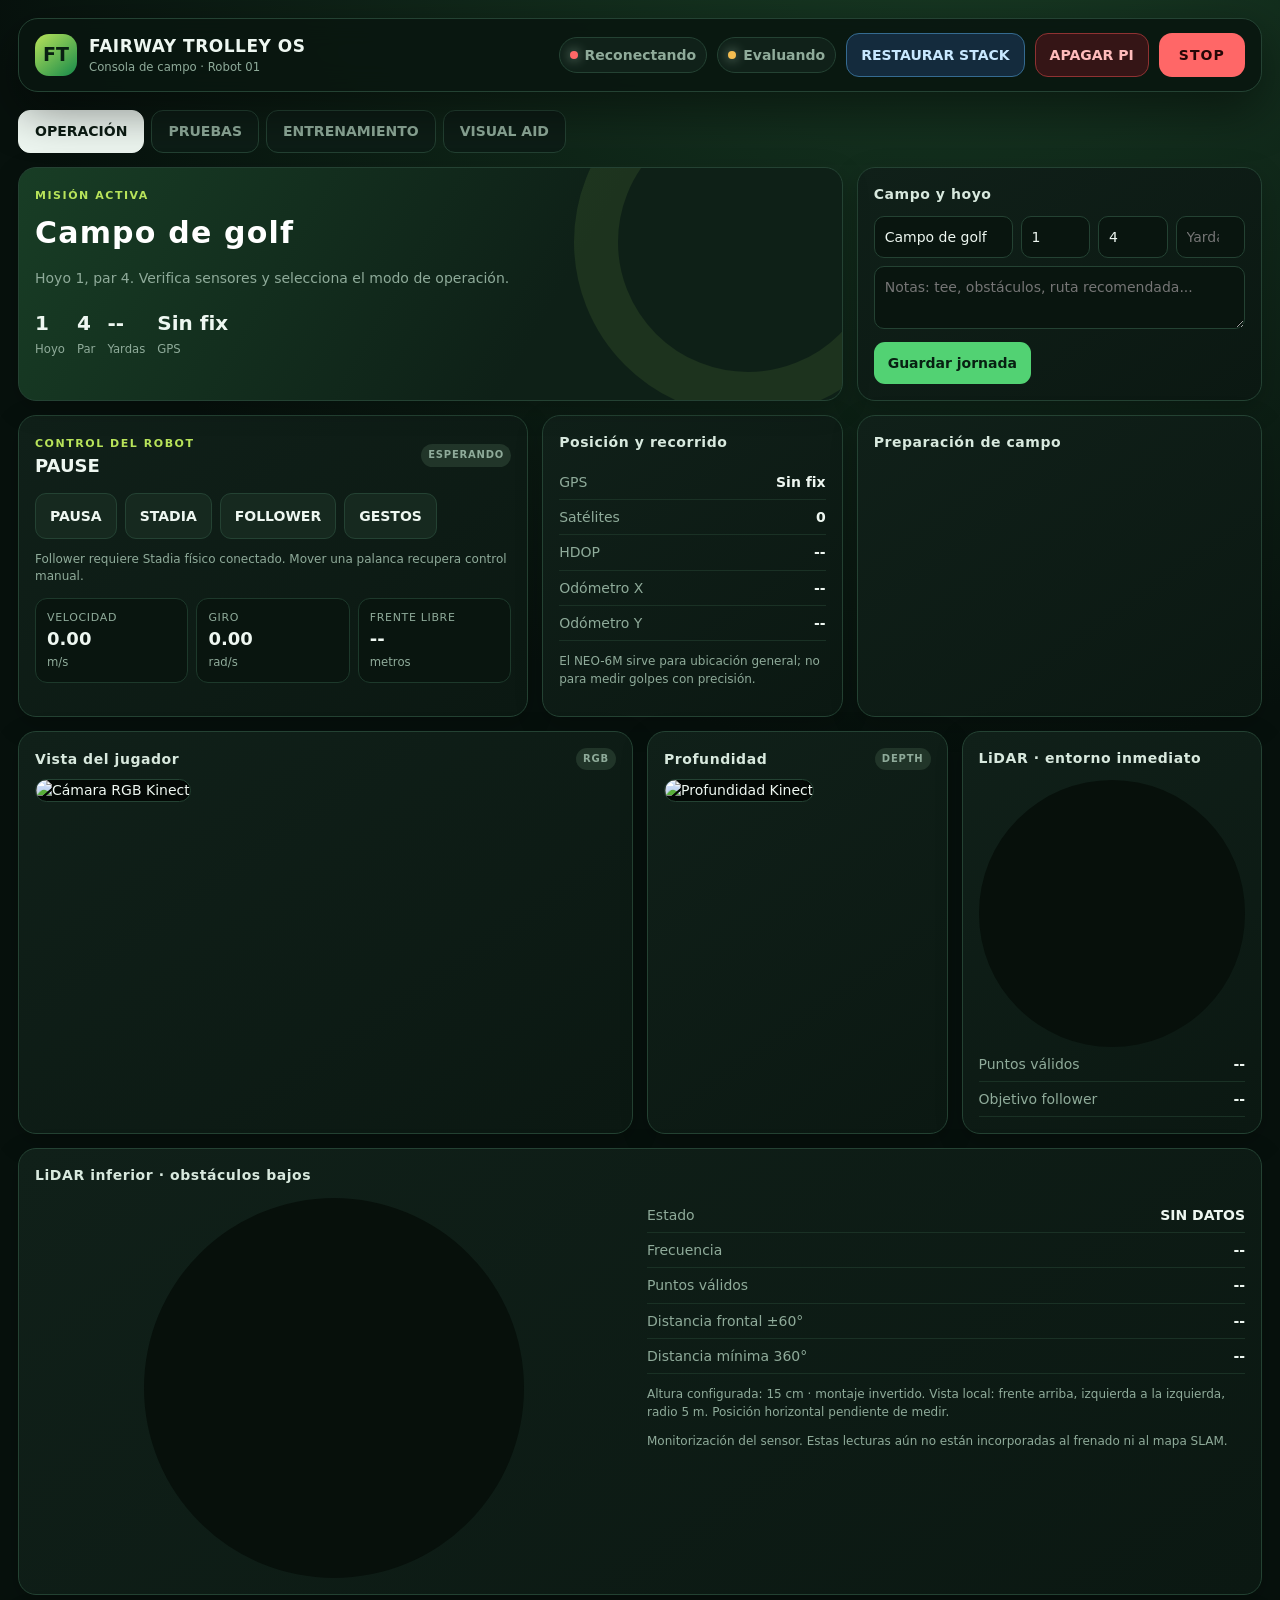
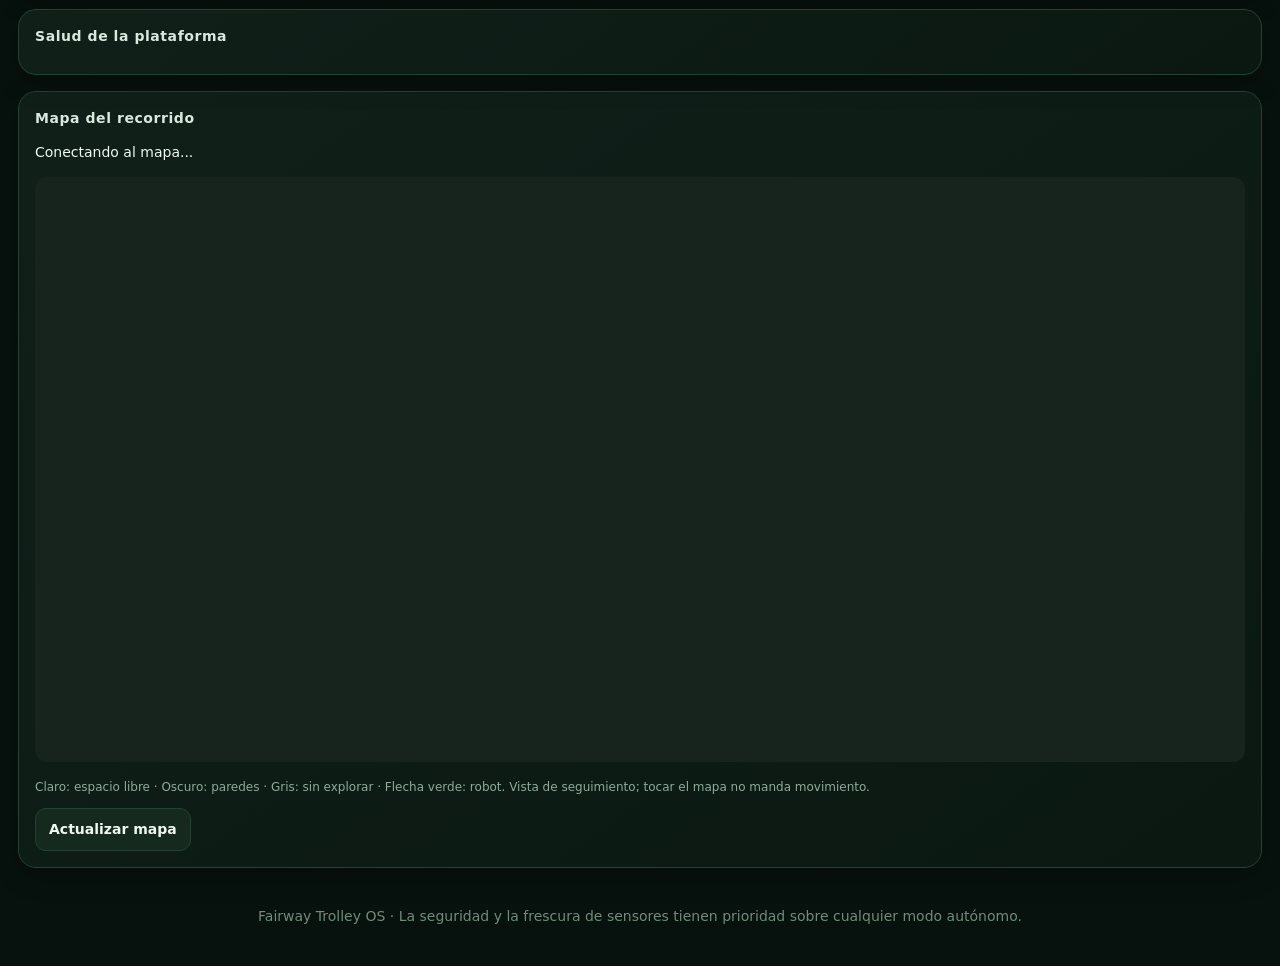
==== commit f6db33bc: "Add safe Pi shutdown control Add an operator-confirmed poweroff action that stops the robot, verifie" ====
--- a/simulation_ws/src/robot_operator_web/static/index.html
+++ b/simulation_ws/src/robot_operator_web/static/index.html
@@ -6,7 +6,7 @@
 <title>Fairway OS · Smart Trolley</title>
 <style>
 :root{--bg:#07110d;--surface:#0d1b15;--surface2:#12241b;--line:#244233;--text:#eef7f1;--muted:#8fab9a;--green:#52d273;--lime:#b8e35a;--amber:#f4bd50;--red:#ff6767;--blue:#61b7ff;--shadow:0 18px 50px #0007;--radius:18px}
-*{box-sizing:border-box}body{margin:0;background:radial-gradient(circle at 75% -10%,#1b4228 0,transparent 34%),var(--bg);color:var(--text);font:14px/1.45 Inter,Segoe UI,system-ui,sans-serif;min-height:100vh}button,input,textarea{font:inherit}button{cursor:pointer}.shell{max-width:1600px;margin:auto;padding:18px}.topbar{display:flex;gap:18px;align-items:center;justify-content:space-between;padding:14px 16px;background:#091610e8;border:1px solid var(--line);border-radius:20px;position:sticky;top:8px;z-index:20;backdrop-filter:blur(14px);box-shadow:var(--shadow)}.brand{display:flex;align-items:center;gap:12px}.brandmark{width:42px;height:42px;border-radius:14px;background:linear-gradient(140deg,var(--lime),#168a4a);display:grid;place-items:center;color:#092012;font-weight:900;font-size:19px}.brand h1{font-size:17px;margin:0;letter-spacing:.03em}.brand small{display:block;color:var(--muted)}.safety{display:flex;align-items:center;gap:10px}.pill{display:inline-flex;align-items:center;gap:7px;padding:7px 10px;border:1px solid var(--line);border-radius:999px;background:#102119;color:var(--muted);white-space:nowrap}.dot{width:8px;height:8px;border-radius:50%;background:var(--red);box-shadow:0 0 12px currentColor}.dot.ok{background:var(--green)}.dot.warn{background:var(--amber)}.restore-stack{border:1px solid #356b91;border-radius:13px;padding:11px 14px;background:#142b3d;color:#c8e8ff;font-weight:800;white-space:nowrap}.restore-stack:disabled{cursor:wait;opacity:.7}.estop{border:0;border-radius:13px;padding:12px 20px;background:var(--red);color:#250606;font-weight:900;letter-spacing:.08em}.tabs{display:flex;gap:7px;margin:18px 0 14px;overflow:auto}.tab{border:1px solid var(--line);background:#0d1d16;color:var(--muted);padding:10px 16px;border-radius:12px;font-weight:700}.tab.active{background:var(--text);color:#0b1b12;border-color:var(--text)}.view{display:none}.view.active{display:block}.grid{display:grid;grid-template-columns:repeat(12,1fr);gap:14px}.card{background:linear-gradient(145deg,#102019,#0b1812);border:1px solid var(--line);border-radius:var(--radius);padding:16px;box-shadow:0 8px 28px #0003;min-width:0}.card h2{font-size:14px;margin:0 0 12px;color:#d8e9de;letter-spacing:.04em}.card h3{margin:0 0 6px;font-size:13px}.span3{grid-column:span 3}.span4{grid-column:span 4}.span5{grid-column:span 5}.span6{grid-column:span 6}.span7{grid-column:span 7}.span8{grid-column:span 8}.span12{grid-column:span 12}.hero{min-height:168px;background:linear-gradient(120deg,#183d25,#0e2017 64%);position:relative;overflow:hidden}.hero:after{content:"";position:absolute;width:260px;height:260px;border:44px solid #aeea5d18;border-radius:50%;right:-80px;top:-100px}.eyebrow{color:var(--lime);font-size:11px;font-weight:800;text-transform:uppercase;letter-spacing:.14em}.hero h2{font-size:30px;margin:7px 0 3px;color:white}.hero p{color:var(--muted);max-width:620px}.course-row{display:flex;gap:12px;flex-wrap:wrap;margin-top:20px}.course-stat strong{font-size:20px;display:block}.course-stat small{color:var(--muted)}.edit-grid{display:grid;grid-template-columns:2fr repeat(3,1fr);gap:8px}.input{width:100%;background:#09150f;border:1px solid var(--line);border-radius:10px;padding:10px;color:var(--text)}.btn{border:1px solid var(--line);background:#16291f;color:var(--text);border-radius:11px;padding:10px 13px;font-weight:700}.btn.primary{background:var(--green);color:#082012;border-color:transparent}.btn.warn{color:var(--amber)}.btn.danger{background:#321516;color:#ffb4b4;border-color:#6b292b}.btnrow{display:flex;gap:8px;flex-wrap:wrap}.mode{padding:12px 14px}.mode.active{outline:2px solid var(--green);background:#173523}.metric-grid{display:grid;grid-template-columns:repeat(3,1fr);gap:8px}.metric{padding:11px;background:#09150f;border:1px solid #1d392b;border-radius:12px}.metric label{display:block;color:var(--muted);font-size:11px;text-transform:uppercase;letter-spacing:.06em}.metric strong{font-size:18px}.metric small{display:block;color:var(--muted);margin-top:2px}.service-grid{display:grid;grid-template-columns:repeat(2,1fr);gap:8px}.service{display:flex;align-items:center;justify-content:space-between;padding:10px 11px;border:1px solid #1e3a2c;border-radius:11px;background:#09150f}.service span{display:flex;align-items:center;gap:8px}.service b{font-size:11px;color:var(--muted)}.camera{width:100%;aspect-ratio:4/3;object-fit:cover;border-radius:13px;background:#030805;border:1px solid var(--line)}.camera-tools{display:flex;justify-content:space-between;align-items:center;margin-bottom:9px}.tag{font-size:10px;font-weight:800;padding:4px 7px;border-radius:999px;text-transform:uppercase;letter-spacing:.08em;background:#213529;color:var(--muted)}.tag.ready{background:#153d26;color:#83eca0}.tag.experimental{background:#3a2c13;color:#ffd77e}.tag.hardware{background:#2d233d;color:#cdb2ff}.alert{padding:11px 12px;border-left:3px solid var(--amber);background:#251f11;border-radius:8px;margin:7px 0;color:#eddcae}.alert.ok{border-color:var(--green);background:#102719;color:#bceccb}.alert.danger{border-color:var(--red);background:#2b1415;color:#ffc0c0}.feature{padding:15px;border:1px solid var(--line);border-radius:15px;background:#0a1711}.feature p{color:var(--muted);min-height:42px}.feature ul{padding-left:18px;color:#b9cdbf}.feature-grid{display:grid;grid-template-columns:repeat(3,1fr);gap:12px}.range{width:100%;accent-color:var(--green)}.kv{display:grid;grid-template-columns:1fr auto;gap:7px;border-bottom:1px solid #1a3125;padding:7px 0}.kv span{color:var(--muted)}pre{margin:0;max-height:260px;overflow:auto;background:#050c08;border:1px solid var(--line);padding:12px;border-radius:12px;color:#a9d8b5;font:12px/1.5 Consolas,monospace}.lidar{display:block;width:100%;max-width:380px;aspect-ratio:1;margin:auto;background:#07100b;border-radius:50%}.notice{font-size:12px;color:var(--muted)}.status-banner{display:flex;align-items:center;justify-content:space-between;gap:12px}.status-banner strong{font-size:18px}.footer{color:#6f8d7a;text-align:center;padding:22px}.hidden{display:none!important}
+*{box-sizing:border-box}body{margin:0;background:radial-gradient(circle at 75% -10%,#1b4228 0,transparent 34%),var(--bg);color:var(--text);font:14px/1.45 Inter,Segoe UI,system-ui,sans-serif;min-height:100vh}button,input,textarea{font:inherit}button{cursor:pointer}.shell{max-width:1600px;margin:auto;padding:18px}.topbar{display:flex;gap:18px;align-items:center;justify-content:space-between;padding:14px 16px;background:#091610e8;border:1px solid var(--line);border-radius:20px;position:sticky;top:8px;z-index:20;backdrop-filter:blur(14px);box-shadow:var(--shadow)}.brand{display:flex;align-items:center;gap:12px}.brandmark{width:42px;height:42px;border-radius:14px;background:linear-gradient(140deg,var(--lime),#168a4a);display:grid;place-items:center;color:#092012;font-weight:900;font-size:19px}.brand h1{font-size:17px;margin:0;letter-spacing:.03em}.brand small{display:block;color:var(--muted)}.safety{display:flex;align-items:center;gap:10px}.pill{display:inline-flex;align-items:center;gap:7px;padding:7px 10px;border:1px solid var(--line);border-radius:999px;background:#102119;color:var(--muted);white-space:nowrap}.dot{width:8px;height:8px;border-radius:50%;background:var(--red);box-shadow:0 0 12px currentColor}.dot.ok{background:var(--green)}.dot.warn{background:var(--amber)}.restore-stack{border:1px solid #356b91;border-radius:13px;padding:11px 14px;background:#142b3d;color:#c8e8ff;font-weight:800;white-space:nowrap}.restore-stack:disabled{cursor:wait;opacity:.7}.poweroff{border:1px solid #8f3232;border-radius:13px;padding:11px 14px;background:#351516;color:#ffbcbc;font-weight:900;white-space:nowrap}.poweroff:disabled{cursor:wait;opacity:.7}.estop{border:0;border-radius:13px;padding:12px 20px;background:var(--red);color:#250606;font-weight:900;letter-spacing:.08em}.tabs{display:flex;gap:7px;margin:18px 0 14px;overflow:auto}.tab{border:1px solid var(--line);background:#0d1d16;color:var(--muted);padding:10px 16px;border-radius:12px;font-weight:700}.tab.active{background:var(--text);color:#0b1b12;border-color:var(--text)}.view{display:none}.view.active{display:block}.grid{display:grid;grid-template-columns:repeat(12,1fr);gap:14px}.card{background:linear-gradient(145deg,#102019,#0b1812);border:1px solid var(--line);border-radius:var(--radius);padding:16px;box-shadow:0 8px 28px #0003;min-width:0}.card h2{font-size:14px;margin:0 0 12px;color:#d8e9de;letter-spacing:.04em}.card h3{margin:0 0 6px;font-size:13px}.span3{grid-column:span 3}.span4{grid-column:span 4}.span5{grid-column:span 5}.span6{grid-column:span 6}.span7{grid-column:span 7}.span8{grid-column:span 8}.span12{grid-column:span 12}.hero{min-height:168px;background:linear-gradient(120deg,#183d25,#0e2017 64%);position:relative;overflow:hidden}.hero:after{content:"";position:absolute;width:260px;height:260px;border:44px solid #aeea5d18;border-radius:50%;right:-80px;top:-100px}.eyebrow{color:var(--lime);font-size:11px;font-weight:800;text-transform:uppercase;letter-spacing:.14em}.hero h2{font-size:30px;margin:7px 0 3px;color:white}.hero p{color:var(--muted);max-width:620px}.course-row{display:flex;gap:12px;flex-wrap:wrap;margin-top:20px}.course-stat strong{font-size:20px;display:block}.course-stat small{color:var(--muted)}.edit-grid{display:grid;grid-template-columns:2fr repeat(3,1fr);gap:8px}.input{width:100%;background:#09150f;border:1px solid var(--line);border-radius:10px;padding:10px;color:var(--text)}.btn{border:1px solid var(--line);background:#16291f;color:var(--text);border-radius:11px;padding:10px 13px;font-weight:700}.btn.primary{background:var(--green);color:#082012;border-color:transparent}.btn.warn{color:var(--amber)}.btn.danger{background:#321516;color:#ffb4b4;border-color:#6b292b}.btnrow{display:flex;gap:8px;flex-wrap:wrap}.mode{padding:12px 14px}.mode.active{outline:2px solid var(--green);background:#173523}.metric-grid{display:grid;grid-template-columns:repeat(3,1fr);gap:8px}.metric{padding:11px;background:#09150f;border:1px solid #1d392b;border-radius:12px}.metric label{display:block;color:var(--muted);font-size:11px;text-transform:uppercase;letter-spacing:.06em}.metric strong{font-size:18px}.metric small{display:block;color:var(--muted);margin-top:2px}.service-grid{display:grid;grid-template-columns:repeat(2,1fr);gap:8px}.service{display:flex;align-items:center;justify-content:space-between;padding:10px 11px;border:1px solid #1e3a2c;border-radius:11px;background:#09150f}.service span{display:flex;align-items:center;gap:8px}.service b{font-size:11px;color:var(--muted)}.camera{width:100%;aspect-ratio:4/3;object-fit:cover;border-radius:13px;background:#030805;border:1px solid var(--line)}.camera-tools{display:flex;justify-content:space-between;align-items:center;margin-bottom:9px}.tag{font-size:10px;font-weight:800;padding:4px 7px;border-radius:999px;text-transform:uppercase;letter-spacing:.08em;background:#213529;color:var(--muted)}.tag.ready{background:#153d26;color:#83eca0}.tag.experimental{background:#3a2c13;color:#ffd77e}.tag.hardware{background:#2d233d;color:#cdb2ff}.alert{padding:11px 12px;border-left:3px solid var(--amber);background:#251f11;border-radius:8px;margin:7px 0;color:#eddcae}.alert.ok{border-color:var(--green);background:#102719;color:#bceccb}.alert.danger{border-color:var(--red);background:#2b1415;color:#ffc0c0}.feature{padding:15px;border:1px solid var(--line);border-radius:15px;background:#0a1711}.feature p{color:var(--muted);min-height:42px}.feature ul{padding-left:18px;color:#b9cdbf}.feature-grid{display:grid;grid-template-columns:repeat(3,1fr);gap:12px}.range{width:100%;accent-color:var(--green)}.kv{display:grid;grid-template-columns:1fr auto;gap:7px;border-bottom:1px solid #1a3125;padding:7px 0}.kv span{color:var(--muted)}pre{margin:0;max-height:260px;overflow:auto;background:#050c08;border:1px solid var(--line);padding:12px;border-radius:12px;color:#a9d8b5;font:12px/1.5 Consolas,monospace}.lidar{display:block;width:100%;max-width:380px;aspect-ratio:1;margin:auto;background:#07100b;border-radius:50%}.notice{font-size:12px;color:var(--muted)}.status-banner{display:flex;align-items:center;justify-content:space-between;gap:12px}.status-banner strong{font-size:18px}.footer{color:#6f8d7a;text-align:center;padding:22px}.hidden{display:none!important}
 @media(max-width:1050px){.span3,.span4{grid-column:span 6}.span5,.span6,.span7,.span8{grid-column:span 12}.feature-grid{grid-template-columns:1fr}.topbar{position:static}.safety .pill:nth-child(2){display:none}}
 @media(max-width:650px){.shell{padding:9px}.topbar{align-items:flex-start}.brand small{display:none}.safety{flex-wrap:wrap;justify-content:flex-end}.tabs{display:grid;grid-template-columns:repeat(2,minmax(0,1fr));overflow:visible}.tab{min-width:0}.span3,.span4,.span5,.span6,.span7,.span8,.span12{grid-column:span 12}.metric-grid{grid-template-columns:repeat(2,1fr)}.service-grid{grid-template-columns:1fr}.edit-grid{grid-template-columns:1fr 1fr}.edit-grid input:first-child{grid-column:span 2}.hero h2{font-size:24px}.estop{padding:11px 14px}.pill{font-size:11px}}
 .joystick{width:220px;height:220px;border-radius:50%;margin:12px auto;position:relative;touch-action:none;background:radial-gradient(circle,#173523 0 18%,#0a1711 19% 62%,#1d392b 63% 64%,#09150f 65%);border:1px solid var(--line)}.stick{position:absolute;width:70px;height:70px;border-radius:50%;left:75px;top:75px;background:linear-gradient(145deg,var(--lime),#349558);box-shadow:0 8px 22px #0008;pointer-events:none}.deadman{display:flex;gap:8px;align-items:center;justify-content:center;color:var(--amber);font-weight:700}.controller-guide{display:grid;grid-template-columns:minmax(220px,.55fr) minmax(0,1.45fr);gap:22px;align-items:center}.controller-guide img{display:block;width:100%;border:1px solid var(--line);border-radius:14px;background:#fff}.controller-guide h3{font-size:22px}.controller-guide .notice{font-size:13px}.controller-image-link{color:var(--muted);font-size:11px;font-weight:800;letter-spacing:.05em;text-decoration:none;text-transform:uppercase}.controller-image-link span{display:flex;justify-content:space-between;padding:8px 3px 0}.controller-image-link:hover,.controller-image-link:focus{color:var(--lime)}.controller-functions{display:grid;grid-template-columns:repeat(2,minmax(0,1fr));padding:0;margin:16px 0 0;border-top:1px solid var(--line);list-style:none}.controller-functions li{display:flex;flex-direction:column;gap:2px;padding:10px;border-right:1px solid var(--line);border-bottom:1px solid var(--line)}.controller-functions li:nth-child(even){border-right:0}.controller-functions b{color:var(--lime);font-size:11px;text-transform:uppercase}.controller-functions span{color:var(--muted);font-size:11px}@media(max-width:850px){.controller-guide{grid-template-columns:1fr}}@media(max-width:480px){.controller-functions{grid-template-columns:1fr}.controller-functions li,.controller-functions li:nth-child(even){border-right:0}}
@@ -20,6 +20,7 @@
     <span class="pill"><i id="wsDot" class="dot"></i><b id="wsText">Conectando</b></span>
     <span class="pill"><i id="safeDot" class="dot warn"></i><b id="safeText">Evaluando</b></span>
     <button id="restoreStack" class="restore-stack" type="button">RESTAURAR STACK</button>
+    <button id="poweroffPi" class="poweroff" type="button">APAGAR PI</button>
     <button id="stop" class="estop">STOP</button>
   </div>
 </header>
@@ -233,7 +234,7 @@
 $('takePhoto').onclick=async()=>{try{const x=await post('/api/camera/photo');$('mediaResult').innerHTML=`Foto: <a href="${x.url}" target="_blank">${x.file}</a>`}catch(e){alert(e.message)}};
 let videoRecording=false;$('videoToggle').onclick=async()=>{try{const x=await post('/api/camera/video',{action:videoRecording?'stop':'start'});videoRecording=!!x.recording;$('videoToggle').textContent=videoRecording?'Detener video':'Iniciar video';$('videoToggle').className='btn '+(videoRecording?'danger':'');$('mediaResult').innerHTML=videoRecording?'Grabando… máximo 5 minutos':`Video: <a href="${x.url}" target="_blank">${x.file}</a> (${x.frames} frames)`}catch(e){alert(e.message)}};
 $('swingStart').onclick=()=>post('/api/swing',{command:'start'}).catch(e=>alert(e.message));$('swingStop').onclick=()=>post('/api/swing',{command:'stop'}).catch(e=>alert(e.message));$('swingReset').onclick=()=>post('/api/swing',{command:'reset'}).catch(e=>alert(e.message));
-document.querySelectorAll('[data-mode]').forEach(b=>b.onclick=async()=>{try{await post('/api/mode',{mode:b.dataset.mode})}catch(e){alert(e.message)}});$('stop').onclick=async()=>{try{await post('/api/stop')}catch(e){alert(e.message)}};$('restoreStack').onclick=async()=>{if(!confirm('¿Parar el robot y restaurar todos los servicios del stack?'))return;const b=$('restoreStack');b.disabled=true;b.textContent='PARANDO…';try{await post('/api/stop');await new Promise(r=>setTimeout(r,600));b.textContent='RESTAURANDO…';await post('/api/system/restore',{confirm:'RESTORE'});b.textContent='PROGRAMADO';setTimeout(()=>window.location.reload(),8000)}catch(e){b.disabled=false;b.textContent='RESTAURAR STACK';alert(`No se pudo restaurar el stack: ${e.message}`)}};$('saveCourse').onclick=()=>course(false);$('linearMax').oninput=e=>$('linearMaxVal').textContent=Number(e.target.value).toFixed(2);$('angularMax').oninput=e=>$('angularMaxVal').textContent=Number(e.target.value).toFixed(2);$('applyLimits').onclick=async()=>{try{await post('/api/stadia/speed_limits',{linear:Number($('linearMax').value),angular:Number($('angularMax').value)});alert('Límites enviados')}catch(e){alert(e.message)}};$('sendRaw').onclick=async()=>{const command=$('rawInput').value.trim();if(!command)return;try{await post('/api/raw_command',{command});$('rawInput').value=''}catch(e){alert(e.message)}};
+document.querySelectorAll('[data-mode]').forEach(b=>b.onclick=async()=>{try{await post('/api/mode',{mode:b.dataset.mode})}catch(e){alert(e.message)}});$('stop').onclick=async()=>{try{await post('/api/stop')}catch(e){alert(e.message)}};$('restoreStack').onclick=async()=>{if(!confirm('¿Parar el robot y restaurar todos los servicios del stack?'))return;const b=$('restoreStack');b.disabled=true;b.textContent='PARANDO…';try{await post('/api/stop');await new Promise(r=>setTimeout(r,600));b.textContent='RESTAURANDO…';await post('/api/system/restore',{confirm:'RESTORE'});b.textContent='PROGRAMADO';setTimeout(()=>window.location.reload(),8000)}catch(e){b.disabled=false;b.textContent='RESTAURAR STACK';alert(`No se pudo restaurar el stack: ${e.message}`)}};$('poweroffPi').onclick=async()=>{if(!confirm('¿APAGAR completamente la Raspberry Pi? El robot se detendrá y la interfaz quedará desconectada.'))return;const b=$('poweroffPi');b.disabled=true;b.textContent='PARANDO…';try{await post('/api/stop');await new Promise(r=>setTimeout(r,600));b.textContent='APAGANDO…';await post('/api/system/poweroff',{confirm:'POWEROFF'});b.textContent='PI APAGÁNDOSE';$('wsText').textContent='Apagando Pi'}catch(e){b.disabled=false;b.textContent='APAGAR PI';alert(`No se pudo apagar la Pi: ${e.message}`)}};$('saveCourse').onclick=()=>course(false);$('linearMax').oninput=e=>$('linearMaxVal').textContent=Number(e.target.value).toFixed(2);$('angularMax').oninput=e=>$('angularMaxVal').textContent=Number(e.target.value).toFixed(2);$('applyLimits').onclick=async()=>{try{await post('/api/stadia/speed_limits',{linear:Number($('linearMax').value),angular:Number($('angularMax').value)});alert('Límites enviados')}catch(e){alert(e.message)}};$('sendRaw').onclick=async()=>{const command=$('rawInput').value.trim();if(!command)return;try{await post('/api/raw_command',{command});$('rawInput').value=''}catch(e){alert(e.message)}};
 tabs();course(true);capabilities();connect();
 </script>
 <script src="/static/dual_lidar.js?v=elp-camera-20261005"></script>
